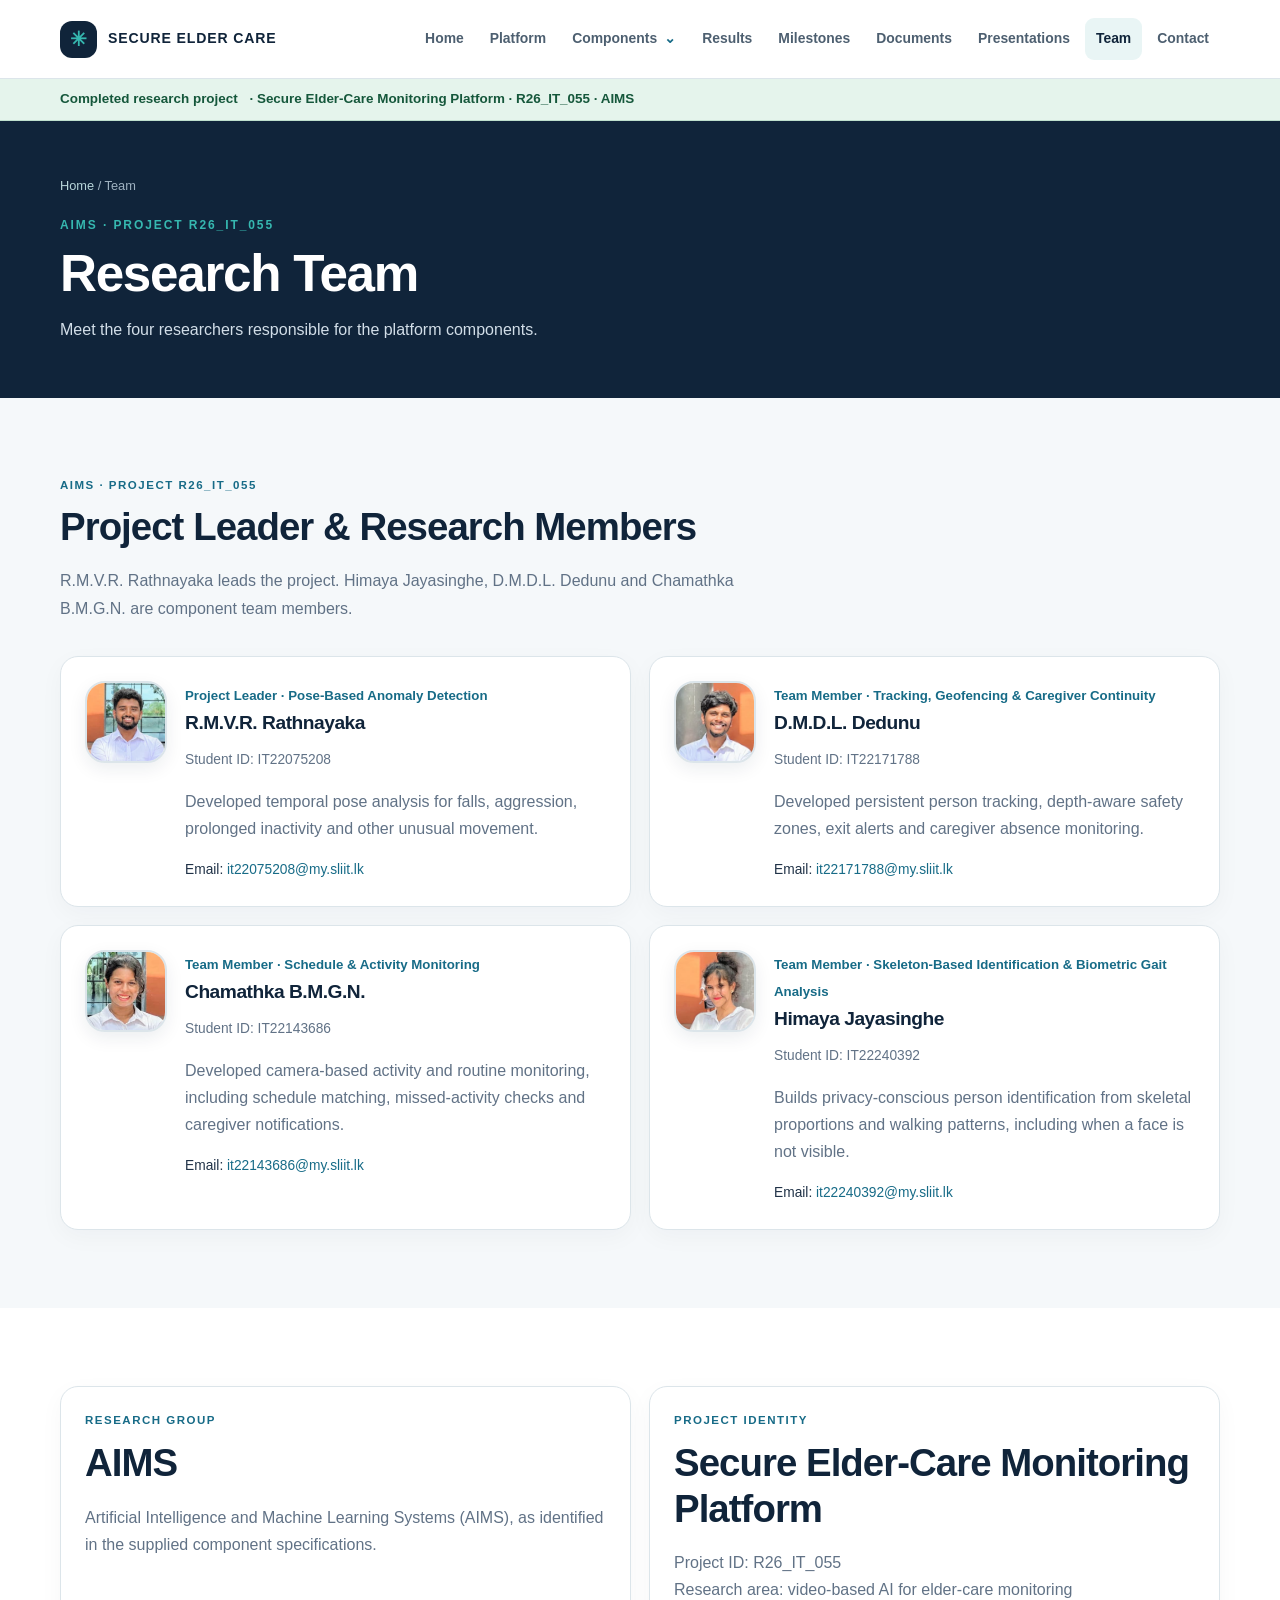
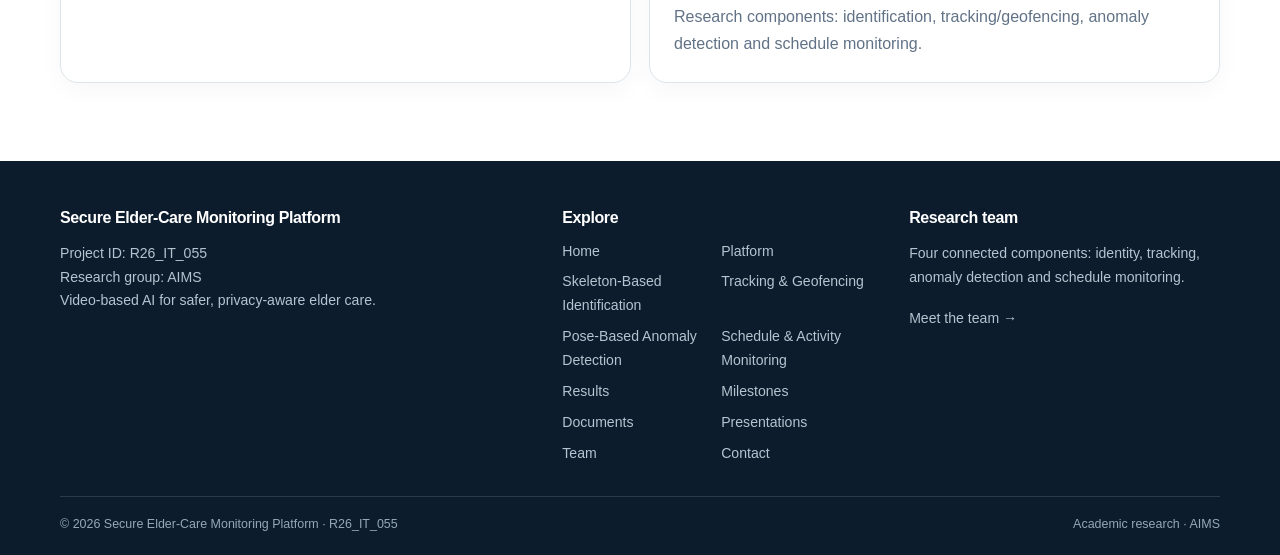
==== about.html @ 7d437f47 "Add research website" ====
<!doctype html><html lang="en"><head><meta charset="utf-8"><meta name="viewport" content="width=device-width, initial-scale=1"><meta name="description" content="Meet the four researchers and component owners of the Secure Elder-Care Monitoring Platform."><title>Research Team | Secure Elder-Care Monitoring</title><link rel="stylesheet" href="css/style.css"></head><body><header class="site-header"><div class="container nav-wrap"><a class="brand" href="index.html"><span class="brand-mark" aria-hidden="true">✳</span><span>SECURE ELDER CARE</span></a><input class="menu-toggle" type="checkbox" id="menu-toggle"><label class="menu-label" for="menu-toggle" aria-label="Toggle navigation">☰</label><nav class="navbar" aria-label="Main navigation"><a href="index.html">Home</a><a href="domain.html">Platform</a><details class="nav-dropdown"><summary>Components</summary><div class="dropdown-menu"><a href="skeleton-identification.html">Skeleton-Based Identification</a><a href="tracking-geofencing.html">Tracking & Geofencing</a><a href="anomaly-detection.html">Pose-Based Anomaly Detection</a><a href="schedule-monitoring.html">Schedule & Activity Monitoring</a></div></details><a href="results.html">Results</a><a href="milestones.html">Milestones</a><a href="documents.html">Documents</a><a href="presentations.html">Presentations</a><a href="about.html" aria-current="page">Team</a><a href="contact.html">Contact</a></nav></div></header><main><div class="completion-strip"><div class="container"><strong>Completed research project</strong> · Secure Elder-Care Monitoring Platform · R26_IT_055 · AIMS</div></div><section class="page-hero"><div class="container"><div class="crumb"><a href="index.html">Home</a> / Team</div><div class="eyebrow">AIMS · Project R26_IT_055</div><h1>Research Team</h1><p>Meet the four researchers responsible for the platform components.</p></div></section><section class="section"><div class="container"><div class="section-head"><div class="section-kicker">AIMS · Project R26_IT_055</div><h2>Project Leader & Research Members</h2><p>R.M.V.R. Rathnayaka leads the project. Himaya Jayasinghe, D.M.D.L. Dedunu and Chamathka B.M.G.N. are component team members.</p></div><div class="grid grid-2"><article class="card team-card"><img class="avatar-img" src="assets/rathnayaka.png" alt="R.M.V.R. Rathnayaka - Project Leader"><div><span class="role">Project Leader · Pose-Based Anomaly Detection</span><h3>R.M.V.R. Rathnayaka</h3><p class="muted small">Student ID: IT22075208</p><p class="muted">Developed temporal pose analysis for falls, aggression, prolonged inactivity and other unusual movement.</p><p class="small">Email: <a href="mailto:it22075208@my.sliit.lk">it22075208@my.sliit.lk</a></p></div></article><article class="card team-card"><img class="avatar-img" src="assets/dedunu.png" alt="D.M.D.L. Dedunu - Team Member"><div><span class="role">Team Member · Tracking, Geofencing & Caregiver Continuity</span><h3>D.M.D.L. Dedunu</h3><p class="muted small">Student ID: IT22171788</p><p class="muted">Developed persistent person tracking, depth-aware safety zones, exit alerts and caregiver absence monitoring.</p><p class="small">Email: <a href="mailto:it22171788@my.sliit.lk">it22171788@my.sliit.lk</a></p></div></article><article class="card team-card"><img class="avatar-img" src="assets/chamathka.png" alt="Chamathka B.M.G.N. - Team Member"><div><span class="role">Team Member · Schedule & Activity Monitoring</span><h3>Chamathka B.M.G.N.</h3><p class="muted small">Student ID: IT22143686</p><p class="muted">Developed camera-based activity and routine monitoring, including schedule matching, missed-activity checks and caregiver notifications.</p><p class="small">Email: <a href="mailto:it22143686@my.sliit.lk">it22143686@my.sliit.lk</a></p></div></article><article class="card team-card"><img class="avatar-img" src="assets/jayasinghe.png" alt="Himaya Jayasinghe - Team Member"><div><span class="role">Team Member · Skeleton-Based Identification & Biometric Gait Analysis</span><h3>Himaya Jayasinghe</h3><p class="muted small">Student ID: IT22240392</p><p class="muted">Builds privacy-conscious person identification from skeletal proportions and walking patterns, including when a face is not visible.</p><p class="small">Email: <a href="mailto:it22240392@my.sliit.lk">it22240392@my.sliit.lk</a></p></div></article></div></div></section><section class="section section-alt"><div class="container grid grid-2"><article class="card"><div class="section-kicker">Research group</div><h2>AIMS</h2><p class="muted">Artificial Intelligence and Machine Learning Systems (AIMS), as identified in the supplied component specifications.</p></article><article class="card"><div class="section-kicker">Project identity</div><h2>Secure Elder-Care Monitoring Platform</h2><p class="muted">Project ID: R26_IT_055<br>Research area: video-based AI for elder-care monitoring<br>Research components: identification, tracking/geofencing, anomaly detection and schedule monitoring.</p></article></div></section></main><footer class="footer"><div class="container"><div class="footer-grid"><div><h3>Secure Elder-Care Monitoring Platform</h3><p>Project ID: R26_IT_055<br>Research group: AIMS<br>Video-based AI for safer, privacy-aware elder care.</p></div><div><h3>Explore</h3><div class="footer-links"><a href="index.html">Home</a><a href="domain.html">Platform</a><a href="skeleton-identification.html">Skeleton-Based Identification</a><a href="tracking-geofencing.html">Tracking &amp; Geofencing</a><a href="anomaly-detection.html">Pose-Based Anomaly Detection</a><a href="schedule-monitoring.html">Schedule &amp; Activity Monitoring</a><a href="results.html">Results</a><a href="milestones.html">Milestones</a><a href="documents.html">Documents</a><a href="presentations.html">Presentations</a><a href="about.html">Team</a><a href="contact.html">Contact</a></div></div><div><h3>Research team</h3><p>Four connected components: identity, tracking, anomaly detection and schedule monitoring.</p><a href="about.html">Meet the team →</a></div></div><div class="footer-bottom"><span>© 2026 Secure Elder-Care Monitoring Platform · R26_IT_055</span><span>Academic research · AIMS</span></div></div></footer></body></html>
---- css/style.css ----
@charset "UTF-8";
:root{--navy:#10243a;--blue:#176b87;--teal:#36b8b0;--ink:#203247;--muted:#617286;--paper:#f5f8fa;--white:#fff;--line:#dce5ea;--pale:#e9f5f5;--radius:18px;--shadow:0 18px 45px rgba(16,36,58,.08);--max:1160px;--font:Inter,Arial,Helvetica,sans-serif}
*{box-sizing:border-box}html{scroll-behavior:smooth;scroll-padding-top:100px}body{margin:0;background:var(--paper);color:var(--ink);font-family:var(--font);font-size:16px;line-height:1.7}a{color:var(--blue);text-decoration:none}a:hover{text-decoration:underline}a:focus-visible,button:focus-visible,input:focus-visible,textarea:focus-visible,summary:focus-visible{outline:3px solid #f2ad55;outline-offset:3px}.container{width:min(var(--max),calc(100% - 44px));margin-inline:auto}.site-header{position:sticky;top:0;z-index:10;background:rgba(255,255,255,.96);border-bottom:1px solid var(--line);backdrop-filter:blur(12px)}.nav-wrap{min-height:78px;display:flex;align-items:center;justify-content:space-between;gap:24px}.brand{display:flex;align-items:center;gap:11px;color:var(--navy);font-weight:800;letter-spacing:.06em;font-size:.88rem;white-space:nowrap}.brand-mark{width:37px;height:37px;border-radius:12px;background:var(--navy);display:grid;place-items:center;color:var(--teal);font-size:1.25rem}.navbar{display:flex;align-items:center;gap:4px}.navbar a{padding:9px 11px;color:#4d5f70;font-size:.87rem;font-weight:650;border-radius:9px;white-space:nowrap}.navbar a:hover,.navbar a[aria-current=page]{background:var(--pale);color:var(--navy);text-decoration:none}.menu-toggle{display:none}.hero{position:relative;overflow:hidden;background:var(--navy);color:var(--white);padding:84px 0 78px}.hero:after{content:"";position:absolute;width:540px;height:540px;border:1px solid rgba(54,184,176,.18);border-radius:50%;right:-150px;top:-245px;box-shadow:0 0 0 55px rgba(54,184,176,.035),0 0 0 110px rgba(54,184,176,.025)}.hero-grid{display:grid;grid-template-columns:1.12fr .88fr;gap:56px;align-items:center;position:relative;z-index:1}.eyebrow{font-size:.75rem;text-transform:uppercase;letter-spacing:.16em;font-weight:800;color:var(--teal)}h1,h2,h3,h4{color:var(--navy);line-height:1.18;letter-spacing:-.025em}h1{font-size:clamp(2.6rem,5vw,4.6rem);color:#fff;margin:16px 0 18px;max-width:760px}h2{font-size:clamp(1.8rem,3vw,2.55rem);margin:0 0 18px}h3{font-size:1.2rem;margin:0 0 12px}h4{margin:0 0 8px}.hero p{color:#d1dce5;font-size:1.08rem;max-width:680px}.hero .lead{color:#fff;font-size:clamp(1.15rem,2.2vw,1.42rem);line-height:1.5}.hero-meta{display:flex;flex-wrap:wrap;gap:10px 22px;color:#c7d4df;font-size:.9rem;margin:22px 0}.hero-meta strong{color:#fff}.actions{display:flex;gap:12px;flex-wrap:wrap;margin-top:28px}.btn{display:inline-flex;align-items:center;justify-content:center;padding:12px 18px;border-radius:10px;font-weight:750;font-size:.92rem;transition:transform .2s,background .2s;border:1px solid transparent}.btn:hover{transform:translateY(-2px);text-decoration:none}.btn-primary{background:var(--teal);color:#082c3c}.btn-secondary{border-color:rgba(255,255,255,.4);color:#fff}.btn-light{background:#fff;color:var(--navy);border-color:var(--line)}.hero-visual{border:1px solid rgba(255,255,255,.15);border-radius:24px;background:rgba(255,255,255,.055);padding:26px;box-shadow:0 25px 70px rgba(0,0,0,.15)}.visual-label{font-size:.72rem;letter-spacing:.12em;text-transform:uppercase;color:#99c9cb;font-weight:800;margin-bottom:18px}.pipeline{display:grid;gap:10px}.pipe-node{display:flex;align-items:center;gap:14px;padding:13px 15px;background:rgba(255,255,255,.08);border:1px solid rgba(255,255,255,.1);border-radius:13px}.pipe-icon{width:35px;height:35px;border-radius:10px;background:rgba(54,184,176,.16);display:grid;place-items:center;color:var(--teal);font-weight:800}.pipe-node strong{display:block;color:#fff;font-size:.9rem}.pipe-node small{color:#b8c8d4}.pipe-arrow{text-align:center;color:var(--teal);line-height:1;font-size:1.3rem;height:8px}.hero-note{font-size:.76rem!important;color:#a8bac8!important;margin:15px 0 0!important}.section{padding:78px 0}.section-alt{background:#fff}.section-head{max-width:720px;margin-bottom:34px}.section-head p,.muted{color:var(--muted)}.section-kicker{color:var(--blue);text-transform:uppercase;letter-spacing:.13em;font-size:.72rem;font-weight:800;margin-bottom:10px}.grid{display:grid;gap:18px}.grid-2{grid-template-columns:repeat(2,minmax(0,1fr))}.grid-3{grid-template-columns:repeat(3,minmax(0,1fr))}.grid-4{grid-template-columns:repeat(4,minmax(0,1fr))}.card{height:100%;background:var(--white);border:1px solid var(--line);border-radius:var(--radius);padding:24px;box-shadow:0 7px 24px rgba(16,36,58,.035)}.card p:last-child{margin-bottom:0}.card-icon{width:44px;height:44px;display:grid;place-items:center;border-radius:13px;background:var(--pale);color:var(--blue);font-size:1.2rem;font-weight:800;margin-bottom:17px}.card-link{display:inline-block;margin-top:14px;font-weight:750;font-size:.88rem}.tag-row{display:flex;flex-wrap:wrap;gap:9px}.tag{display:inline-flex;padding:7px 11px;border-radius:99px;background:#e8f2f5;color:#28546a;font-weight:700;font-size:.82rem}.split{display:grid;grid-template-columns:1fr 1fr;gap:38px;align-items:center}.callout{background:var(--navy);color:#fff;border-radius:var(--radius);padding:28px}.callout h3{color:#fff}.callout p{color:#d0dce5}.mini-list{list-style:none;padding:0;margin:0;display:grid;gap:12px}.mini-list li{display:flex;gap:11px;align-items:flex-start}.mini-list li:before{content:"✓";flex:none;color:var(--blue);font-weight:900}.steps{display:grid;grid-template-columns:repeat(6,1fr);gap:10px;align-items:stretch}.step{position:relative;border:1px solid var(--line);background:#fff;border-radius:14px;padding:17px 14px;text-align:center;font-weight:750;color:var(--navy);font-size:.88rem}.step:not(:last-child):after{content:"→";position:absolute;right:-13px;top:50%;transform:translate(50%,-50%);z-index:1;color:var(--teal);font-size:1.2rem}.status{display:inline-flex;align-items:center;gap:7px;border-radius:99px;padding:5px 10px;font-size:.73rem;font-weight:800;white-space:nowrap}.status:before{content:"";width:7px;height:7px;border-radius:50%;background:currentColor}.status-completed{color:#16724f;background:#e4f4eb}.status-progress{color:#91600b;background:#fff2d8}.status-upcoming{color:#57677a;background:#edf1f5}.timeline{display:grid;gap:0;position:relative}.timeline-item{display:grid;grid-template-columns:160px 24px 1fr;gap:16px;padding-bottom:24px}.timeline-status{padding-top:4px}.timeline-line{position:relative;display:flex;justify-content:center}.timeline-line:before{content:"";position:absolute;top:12px;bottom:-26px;width:2px;background:var(--line)}.timeline-item:last-child .timeline-line:before{display:none}.timeline-line:after{content:"";position:relative;width:12px;height:12px;border-radius:50%;background:var(--teal);border:3px solid #dff2f0;z-index:1}.timeline-content{background:#fff;border:1px solid var(--line);border-radius:14px;padding:17px 20px}.timeline-content p{margin:6px 0 0;color:var(--muted)}.arch{max-width:720px;margin:auto;display:grid;justify-items:center;gap:8px}.arch-block{width:min(100%,560px);background:#fff;border:1px solid var(--line);border-left:4px solid var(--blue);border-radius:12px;padding:15px 19px;box-shadow:0 5px 18px rgba(16,36,58,.04)}.arch-block strong{display:block;color:var(--navy)}.arch-block span{font-size:.85rem;color:var(--muted)}.arch-arrow{color:var(--teal);font-size:1.4rem;line-height:1}.subpipeline{display:flex;flex-wrap:wrap;align-items:center;justify-content:center;gap:8px;margin:14px 0}.subpipeline span{background:#eaf4f5;border-radius:8px;padding:8px 10px;font-size:.8rem;font-weight:750;color:#28546a}.subpipeline b{color:var(--teal)}.page-hero{background:var(--navy);padding:54px 0;color:#d2dee8}.page-hero h1{font-size:clamp(2.2rem,4vw,3.35rem);margin:9px 0 12px}.page-hero p{max-width:750px;margin:0}.crumb{font-size:.8rem;color:#9fb2c1}.crumb a{color:#b8d6da}.notice{background:#fff8e8;border:1px solid #f0ddb0;border-radius:12px;padding:15px 17px;color:#674d19}.placeholder{color:#526579;background:#f1f4f6;border:1px dashed #aab8c3;border-radius:8px;padding:2px 7px;font-size:.9em}.document-card,.presentation-card{display:flex;flex-direction:column;min-height:220px}.card-top{display:flex;justify-content:space-between;align-items:flex-start;gap:12px}.card-actions{margin-top:auto;padding-top:18px}.disabled-link{color:#687888;font-weight:750;font-size:.88rem}.milestone-meta{display:flex;gap:18px;flex-wrap:wrap;color:var(--muted);font-size:.84rem;margin-top:12px}.team-card{display:flex;gap:18px;align-items:flex-start}.avatar{width:68px;height:68px;flex:none;border-radius:20px;background:var(--navy);color:var(--teal);display:grid;place-items:center;font-weight:850;font-size:1.15rem}.role{color:var(--blue);font-size:.83rem;font-weight:800}.form-grid{display:grid;grid-template-columns:1fr 1fr;gap:16px}.field{display:grid;gap:7px}.field-full{grid-column:1/-1}.field label{font-size:.86rem;font-weight:750;color:var(--navy)}.field input,.field textarea{width:100%;border:1px solid #cbd7df;border-radius:10px;padding:12px 13px;font:inherit;background:#fff;color:var(--ink)}.field textarea{min-height:125px;resize:vertical}.static-form{opacity:.78}.footer{background:#0c1c2d;color:#c8d4dd;padding:48px 0 20px}.footer-grid{display:grid;grid-template-columns:1.5fr 1fr 1fr;gap:36px}.footer h3{font-size:1rem;color:#fff}.footer p,.footer a{color:#b5c4cf;font-size:.88rem}.footer-links{display:grid;grid-template-columns:1fr 1fr;gap:7px}.footer-bottom{border-top:1px solid rgba(255,255,255,.13);margin-top:30px;padding-top:17px;display:flex;justify-content:space-between;gap:12px;flex-wrap:wrap;color:#94a8b8;font-size:.78rem}.inline-link{font-weight:750}.spacer{height:12px}.center{text-align:center}.center .section-head{margin-inline:auto}.objective{display:flex;gap:14px}.number{width:34px;height:34px;flex:none;border-radius:10px;background:var(--navy);color:var(--teal);display:grid;place-items:center;font-weight:800}.small{font-size:.86rem}.tech-note{border-left:3px solid var(--teal);padding:12px 16px;background:#f1f8f8;color:#496371;border-radius:0 10px 10px 0}
.menu-label{display:none}
@media(max-width:1050px){.nav-wrap{position:relative;flex-wrap:wrap}.menu-toggle{display:block;position:absolute;opacity:0;pointer-events:none}.menu-label{display:flex;align-items:center;justify-content:center;width:42px;height:42px;border:1px solid var(--line);border-radius:10px;color:var(--navy);font-size:1.25rem;cursor:pointer}.navbar{display:none;order:3;width:100%;padding:0 0 14px;flex-direction:column;align-items:stretch}.navbar a{font-size:.92rem;padding:10px 12px}.menu-toggle:checked~.navbar{display:flex}.navbar a{padding:8px 7px;font-size:.79rem}.grid-4{grid-template-columns:repeat(2,minmax(0,1fr))}.steps{grid-template-columns:repeat(3,1fr)}.step:nth-child(3):after{display:none}}
@media(max-width:800px){.menu-toggle{display:block;position:absolute;opacity:0;pointer-events:none}.menu-label{display:flex;align-items:center;justify-content:center;width:42px;height:42px;border:1px solid var(--line);border-radius:10px;color:var(--navy);font-size:1.25rem;cursor:pointer}.nav-wrap{position:relative;flex-wrap:wrap}.navbar{display:none;order:3;width:100%;padding:0 0 14px;flex-direction:column;align-items:stretch}.navbar a{font-size:.92rem;padding:10px 12px}.menu-toggle:checked~.navbar{display:flex}.hero{padding:64px 0}.hero-grid,.split{grid-template-columns:1fr;gap:32px}.hero-visual{max-width:600px}.grid-3{grid-template-columns:repeat(2,minmax(0,1fr))}.footer-grid{grid-template-columns:1fr 1fr}.footer-grid>div:first-child{grid-column:1/-1}.timeline-item{grid-template-columns:125px 20px 1fr}}
@media(max-width:576px){body{font-size:15px}.container{width:min(var(--max),calc(100% - 30px))}.section{padding:58px 0}.hero{padding:52px 0}.hero-visual{padding:18px}.grid-2,.grid-3,.grid-4{grid-template-columns:1fr}.steps{grid-template-columns:1fr}.step:not(:last-child):after{content:"↓";right:50%;top:auto;bottom:-19px;transform:translateX(50%)}.timeline-item{grid-template-columns:1fr 18px;gap:10px}.timeline-status{grid-column:1;grid-row:1}.timeline-line{grid-column:2;grid-row:1/3}.timeline-content{grid-column:1;grid-row:2}.form-grid{grid-template-columns:1fr}.field-full{grid-column:auto}.footer-grid{grid-template-columns:1fr}.footer-grid>div:first-child{grid-column:auto}.team-card{flex-direction:column}.milestone-meta{gap:8px 14px}.actions .btn{width:100%}}
@media(prefers-reduced-motion:reduce){html{scroll-behavior:auto}*,*:before,*:after{transition:none!important}}
.status-pending{color:#665b4e;background:#f3f0eb}
.completion-strip{background:#e5f4ec;border-bottom:1px solid #bfdfcd;color:#15573b;padding:9px 0;font-size:.84rem;font-weight:750}.completion-strip strong{margin-right:8px}.model-flow{display:flex;flex-wrap:wrap;align-items:center;gap:9px}.model-flow span{padding:9px 12px;background:#eaf4f5;border:1px solid #d2e7e8;border-radius:9px;color:#28546a;font-size:.85rem;font-weight:750}.model-flow b{color:var(--blue)}.metric{font-size:2rem;font-weight:850;letter-spacing:-.04em;color:var(--navy);line-height:1.1}.metric-label{font-size:.9rem;color:var(--muted);margin-top:8px}.table-wrap{overflow-x:auto;border:1px solid var(--line);border-radius:14px;background:#fff}table{width:100%;border-collapse:collapse;text-align:left;min-width:550px}th,td{padding:14px 16px;border-bottom:1px solid var(--line)}th{background:#f0f6f7;color:var(--navy);font-size:.84rem}td{color:var(--muted);font-size:.9rem}tr:last-child td{border-bottom:0}.subtle{font-size:.82rem;color:var(--muted)}

/* Research team and component detail refinements */
.card .status{margin-top:12px}.card .card-top .card-icon{margin:0}.page-hero .eyebrow{margin-top:18px}.section-head .section-kicker{margin-bottom:9px}.team-card h3{margin-top:4px}.team-card .small a{overflow-wrap:anywhere}

.avatar-img{width:82px;height:82px;flex:none;border-radius:20px;object-fit:cover;object-position:center top;border:2px solid var(--line);box-shadow:0 6px 18px rgba(16,36,58,.08);transition:transform .2s ease,border-color .2s ease}
.team-card:hover .avatar-img{transform:scale(1.04)}
.researcher-badge{display:inline-flex;align-items:center;gap:14px;padding:10px 16px;background:#fff;border:1px solid var(--line);border-radius:14px;margin-bottom:18px;box-shadow:0 4px 14px rgba(16,36,58,.04)}
.researcher-thumb{width:52px;height:52px;border-radius:14px;object-fit:cover;object-position:center top;border:2px solid var(--teal)}

.nav-dropdown{position:relative;color:#4d5f70;font-size:.87rem;font-weight:650}
.nav-dropdown>summary{list-style:none;cursor:pointer;padding:9px 11px;border-radius:9px;white-space:nowrap}
.nav-dropdown>summary::-webkit-details-marker{display:none}
.nav-dropdown>summary::after{content:"⌄";margin-left:7px;color:var(--blue)}
.nav-dropdown>summary:hover,.nav-dropdown.is-active>summary,.nav-dropdown[open]>summary{background:var(--pale);color:var(--navy)}
.dropdown-menu{display:none;position:absolute;top:calc(100% + 6px);left:0;z-index:20;min-width:270px;padding:8px;background:#fff;border:1px solid var(--line);border-radius:13px;box-shadow:var(--shadow)}
.nav-dropdown[open] .dropdown-menu{display:grid}
.dropdown-menu a{display:block;padding:10px 12px;border-radius:8px;color:#4d5f70;font-size:.86rem;font-weight:650}
.dropdown-menu a:hover,.dropdown-menu a[aria-current=page]{background:var(--pale);color:var(--navy);text-decoration:none}
@media(max-width:1050px){.nav-dropdown{width:100%}.nav-dropdown>summary{padding:9px 12px}.dropdown-menu{position:static;min-width:0;margin:4px 0 6px 12px;box-shadow:none;background:#f8fbfc}.dropdown-menu a{font-size:.92rem;padding:10px 12px}}

.assessment-picker{max-width:560px;display:grid;gap:8px;margin-bottom:18px}.assessment-picker label{font-weight:800;color:var(--navy)}.assessment-picker select{width:100%;padding:13px 42px 13px 14px;border:1px solid #bdcbd4;border-radius:10px;background:#fff;color:var(--ink);font:inherit;font-weight:700;cursor:pointer}.assessment-details{max-width:820px}.assessment-panel{margin-bottom:18px}.assessment-facts{display:grid;grid-template-columns:repeat(2,minmax(0,1fr));gap:12px;margin:20px 0}.assessment-facts div{padding:13px 15px;background:#f2f7f8;border-radius:10px}.assessment-facts dt{font-size:.75rem;text-transform:uppercase;letter-spacing:.08em;font-weight:800;color:var(--blue)}.assessment-facts dd{margin:5px 0 0;color:var(--navy);font-weight:750}.assessment-feedback{padding:15px 17px;border-left:4px solid var(--teal);border-radius:0 10px 10px 0;background:#f0f8f7}.assessment-feedback p{margin:5px 0;color:var(--ink)}.assessment-feedback small{color:var(--muted)}[hidden]{display:none!important}@media(max-width:576px){.assessment-facts{grid-template-columns:1fr}}
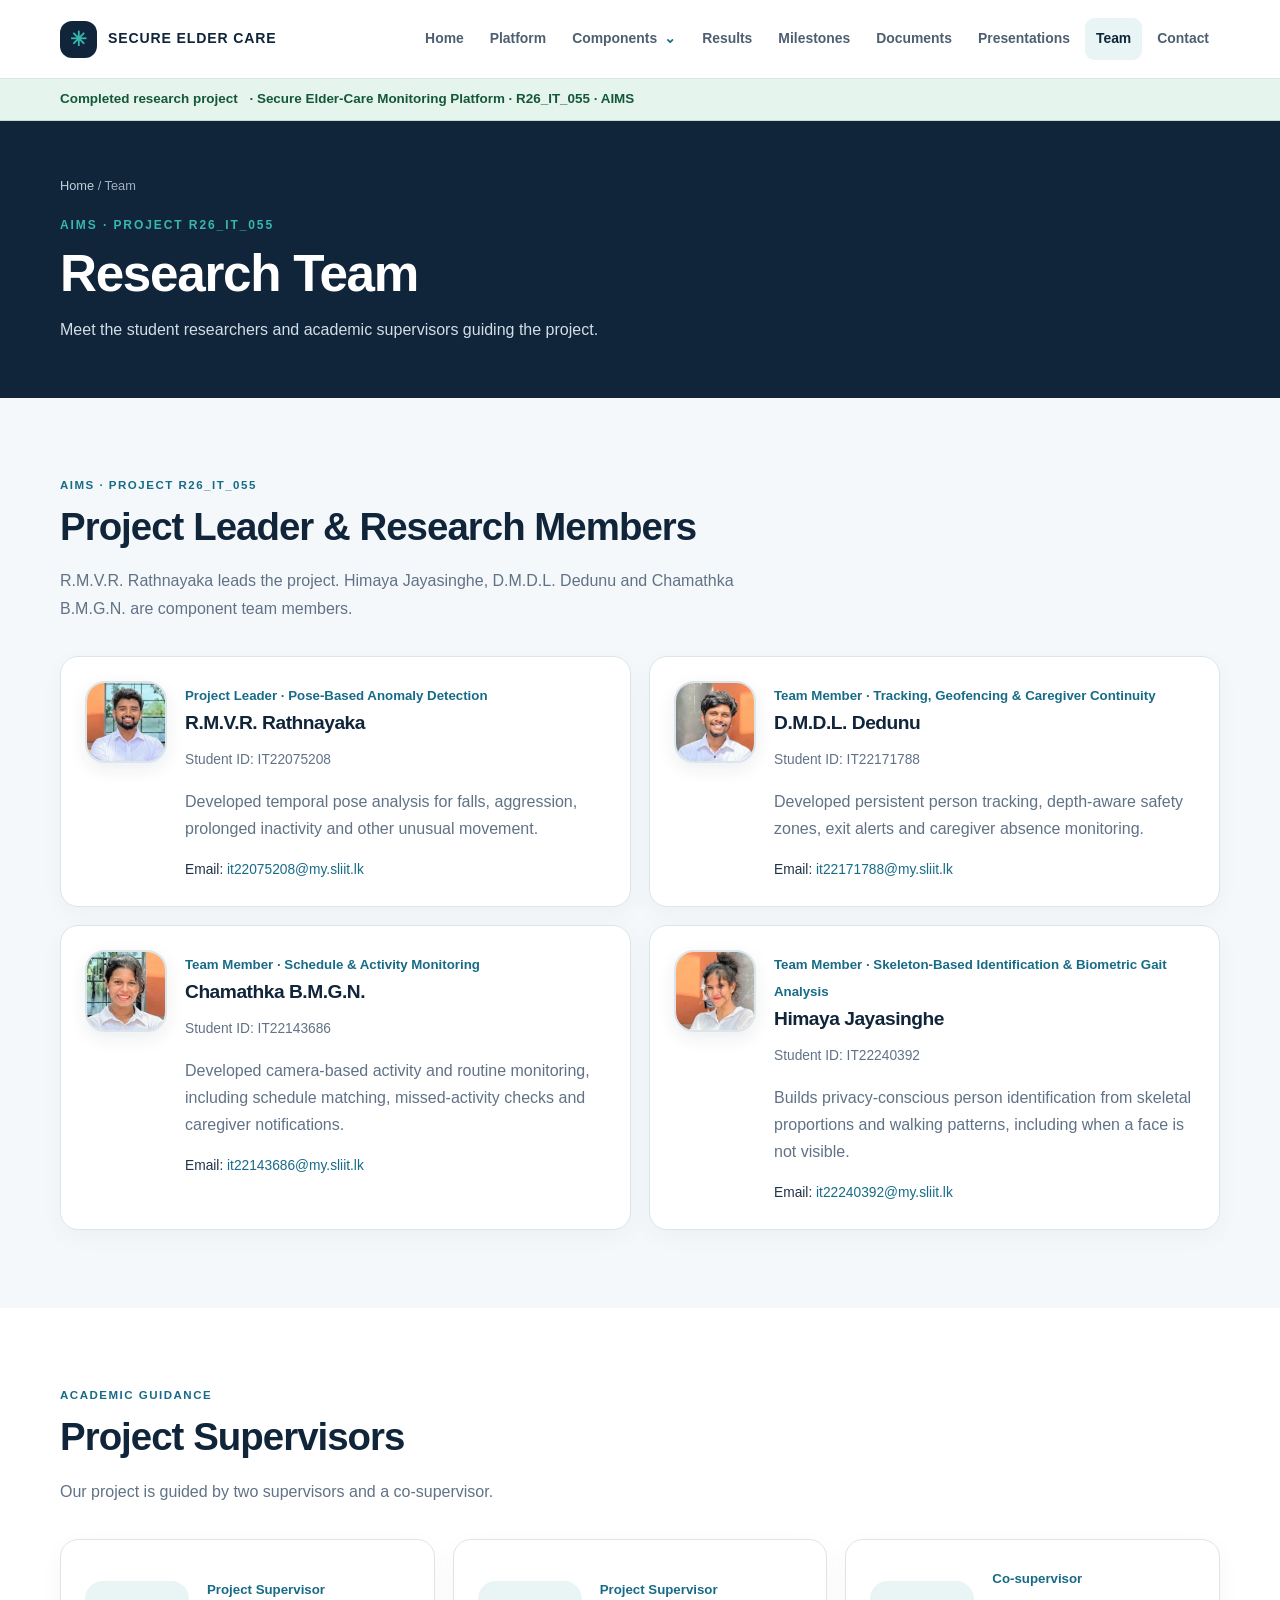
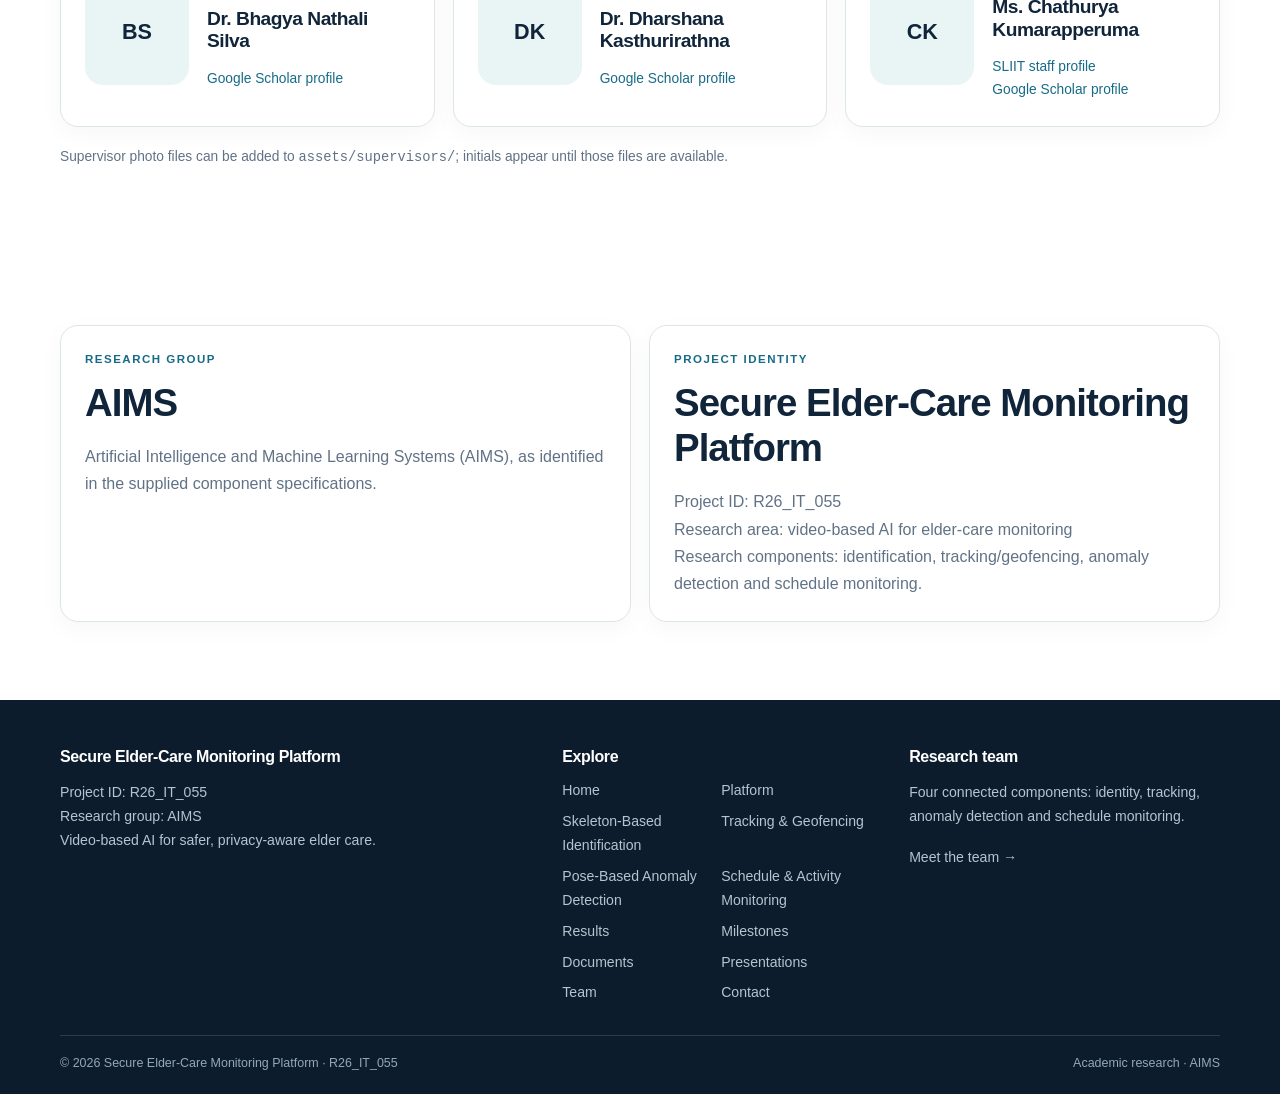
==== commit 59700ce4: "Update about and contact pages to include academic supervisors and enhance descriptions" ====
--- a/about.html
+++ b/about.html
@@ -1 +1,5 @@
-<!doctype html><html lang="en"><head><meta charset="utf-8"><meta name="viewport" content="width=device-width, initial-scale=1"><meta name="description" content="Meet the four researchers and component owners of the Secure Elder-Care Monitoring Platform."><title>Research Team | Secure Elder-Care Monitoring</title><link rel="stylesheet" href="css/style.css"></head><body><header class="site-header"><div class="container nav-wrap"><a class="brand" href="index.html"><span class="brand-mark" aria-hidden="true">✳</span><span>SECURE ELDER CARE</span></a><input class="menu-toggle" type="checkbox" id="menu-toggle"><label class="menu-label" for="menu-toggle" aria-label="Toggle navigation">☰</label><nav class="navbar" aria-label="Main navigation"><a href="index.html">Home</a><a href="domain.html">Platform</a><details class="nav-dropdown"><summary>Components</summary><div class="dropdown-menu"><a href="skeleton-identification.html">Skeleton-Based Identification</a><a href="tracking-geofencing.html">Tracking & Geofencing</a><a href="anomaly-detection.html">Pose-Based Anomaly Detection</a><a href="schedule-monitoring.html">Schedule & Activity Monitoring</a></div></details><a href="results.html">Results</a><a href="milestones.html">Milestones</a><a href="documents.html">Documents</a><a href="presentations.html">Presentations</a><a href="about.html" aria-current="page">Team</a><a href="contact.html">Contact</a></nav></div></header><main><div class="completion-strip"><div class="container"><strong>Completed research project</strong> · Secure Elder-Care Monitoring Platform · R26_IT_055 · AIMS</div></div><section class="page-hero"><div class="container"><div class="crumb"><a href="index.html">Home</a> / Team</div><div class="eyebrow">AIMS · Project R26_IT_055</div><h1>Research Team</h1><p>Meet the four researchers responsible for the platform components.</p></div></section><section class="section"><div class="container"><div class="section-head"><div class="section-kicker">AIMS · Project R26_IT_055</div><h2>Project Leader & Research Members</h2><p>R.M.V.R. Rathnayaka leads the project. Himaya Jayasinghe, D.M.D.L. Dedunu and Chamathka B.M.G.N. are component team members.</p></div><div class="grid grid-2"><article class="card team-card"><img class="avatar-img" src="assets/rathnayaka.png" alt="R.M.V.R. Rathnayaka - Project Leader"><div><span class="role">Project Leader · Pose-Based Anomaly Detection</span><h3>R.M.V.R. Rathnayaka</h3><p class="muted small">Student ID: IT22075208</p><p class="muted">Developed temporal pose analysis for falls, aggression, prolonged inactivity and other unusual movement.</p><p class="small">Email: <a href="mailto:it22075208@my.sliit.lk">it22075208@my.sliit.lk</a></p></div></article><article class="card team-card"><img class="avatar-img" src="assets/dedunu.png" alt="D.M.D.L. Dedunu - Team Member"><div><span class="role">Team Member · Tracking, Geofencing & Caregiver Continuity</span><h3>D.M.D.L. Dedunu</h3><p class="muted small">Student ID: IT22171788</p><p class="muted">Developed persistent person tracking, depth-aware safety zones, exit alerts and caregiver absence monitoring.</p><p class="small">Email: <a href="mailto:it22171788@my.sliit.lk">it22171788@my.sliit.lk</a></p></div></article><article class="card team-card"><img class="avatar-img" src="assets/chamathka.png" alt="Chamathka B.M.G.N. - Team Member"><div><span class="role">Team Member · Schedule & Activity Monitoring</span><h3>Chamathka B.M.G.N.</h3><p class="muted small">Student ID: IT22143686</p><p class="muted">Developed camera-based activity and routine monitoring, including schedule matching, missed-activity checks and caregiver notifications.</p><p class="small">Email: <a href="mailto:it22143686@my.sliit.lk">it22143686@my.sliit.lk</a></p></div></article><article class="card team-card"><img class="avatar-img" src="assets/jayasinghe.png" alt="Himaya Jayasinghe - Team Member"><div><span class="role">Team Member · Skeleton-Based Identification & Biometric Gait Analysis</span><h3>Himaya Jayasinghe</h3><p class="muted small">Student ID: IT22240392</p><p class="muted">Builds privacy-conscious person identification from skeletal proportions and walking patterns, including when a face is not visible.</p><p class="small">Email: <a href="mailto:it22240392@my.sliit.lk">it22240392@my.sliit.lk</a></p></div></article></div></div></section><section class="section section-alt"><div class="container grid grid-2"><article class="card"><div class="section-kicker">Research group</div><h2>AIMS</h2><p class="muted">Artificial Intelligence and Machine Learning Systems (AIMS), as identified in the supplied component specifications.</p></article><article class="card"><div class="section-kicker">Project identity</div><h2>Secure Elder-Care Monitoring Platform</h2><p class="muted">Project ID: R26_IT_055<br>Research area: video-based AI for elder-care monitoring<br>Research components: identification, tracking/geofencing, anomaly detection and schedule monitoring.</p></article></div></section></main><footer class="footer"><div class="container"><div class="footer-grid"><div><h3>Secure Elder-Care Monitoring Platform</h3><p>Project ID: R26_IT_055<br>Research group: AIMS<br>Video-based AI for safer, privacy-aware elder care.</p></div><div><h3>Explore</h3><div class="footer-links"><a href="index.html">Home</a><a href="domain.html">Platform</a><a href="skeleton-identification.html">Skeleton-Based Identification</a><a href="tracking-geofencing.html">Tracking &amp; Geofencing</a><a href="anomaly-detection.html">Pose-Based Anomaly Detection</a><a href="schedule-monitoring.html">Schedule &amp; Activity Monitoring</a><a href="results.html">Results</a><a href="milestones.html">Milestones</a><a href="documents.html">Documents</a><a href="presentations.html">Presentations</a><a href="about.html">Team</a><a href="contact.html">Contact</a></div></div><div><h3>Research team</h3><p>Four connected components: identity, tracking, anomaly detection and schedule monitoring.</p><a href="about.html">Meet the team →</a></div></div><div class="footer-bottom"><span>© 2026 Secure Elder-Care Monitoring Platform · R26_IT_055</span><span>Academic research · AIMS</span></div></div></footer></body></html>+<!doctype html><html lang="en"><head><meta charset="utf-8"><meta name="viewport" content="width=device-width, initial-scale=1"><meta name="description" content="Meet the student researchers and academic supervisors of the Secure Elder-Care Monitoring Platform."><title>Research Team | Secure Elder-Care Monitoring</title><link rel="stylesheet" href="css/style.css"></head><body><header class="site-header"><div class="container nav-wrap"><a class="brand" href="index.html"><span class="brand-mark" aria-hidden="true">✳</span><span>SECURE ELDER CARE</span></a><input class="menu-toggle" type="checkbox" id="menu-toggle"><label class="menu-label" for="menu-toggle" aria-label="Toggle navigation">☰</label><nav class="navbar" aria-label="Main navigation"><a href="index.html">Home</a><a href="domain.html">Platform</a><details class="nav-dropdown"><summary>Components</summary><div class="dropdown-menu"><a href="skeleton-identification.html">Skeleton-Based Identification</a><a href="tracking-geofencing.html">Tracking & Geofencing</a><a href="anomaly-detection.html">Pose-Based Anomaly Detection</a><a href="schedule-monitoring.html">Schedule & Activity Monitoring</a></div></details><a href="results.html">Results</a><a href="milestones.html">Milestones</a><a href="documents.html">Documents</a><a href="presentations.html">Presentations</a><a href="about.html" aria-current="page">Team</a><a href="contact.html">Contact</a></nav></div></header><main><div class="completion-strip"><div class="container"><strong>Completed research project</strong> · Secure Elder-Care Monitoring Platform · R26_IT_055 · AIMS</div></div><section class="page-hero"><div class="container"><div class="crumb"><a href="index.html">Home</a> / Team</div><div class="eyebrow">AIMS · Project R26_IT_055</div><h1>Research Team</h1><p>Meet the student researchers and academic supervisors guiding the project.</p></div></section><section class="section"><div class="container"><div class="section-head"><div class="section-kicker">AIMS · Project R26_IT_055</div><h2>Project Leader & Research Members</h2><p>R.M.V.R. Rathnayaka leads the project. Himaya Jayasinghe, D.M.D.L. Dedunu and Chamathka B.M.G.N. are component team members.</p></div><div class="grid grid-2"><article class="card team-card"><img class="avatar-img" src="assets/rathnayaka.png" alt="R.M.V.R. Rathnayaka - Project Leader"><div><span class="role">Project Leader · Pose-Based Anomaly Detection</span><h3>R.M.V.R. Rathnayaka</h3><p class="muted small">Student ID: IT22075208</p><p class="muted">Developed temporal pose analysis for falls, aggression, prolonged inactivity and other unusual movement.</p><p class="small">Email: <a href="mailto:it22075208@my.sliit.lk">it22075208@my.sliit.lk</a></p></div></article><article class="card team-card"><img class="avatar-img" src="assets/dedunu.png" alt="D.M.D.L. Dedunu - Team Member"><div><span class="role">Team Member · Tracking, Geofencing & Caregiver Continuity</span><h3>D.M.D.L. Dedunu</h3><p class="muted small">Student ID: IT22171788</p><p class="muted">Developed persistent person tracking, depth-aware safety zones, exit alerts and caregiver absence monitoring.</p><p class="small">Email: <a href="mailto:it22171788@my.sliit.lk">it22171788@my.sliit.lk</a></p></div></article><article class="card team-card"><img class="avatar-img" src="assets/chamathka.png" alt="Chamathka B.M.G.N. - Team Member"><div><span class="role">Team Member · Schedule & Activity Monitoring</span><h3>Chamathka B.M.G.N.</h3><p class="muted small">Student ID: IT22143686</p><p class="muted">Developed camera-based activity and routine monitoring, including schedule matching, missed-activity checks and caregiver notifications.</p><p class="small">Email: <a href="mailto:it22143686@my.sliit.lk">it22143686@my.sliit.lk</a></p></div></article><article class="card team-card"><img class="avatar-img" src="assets/jayasinghe.png" alt="Himaya Jayasinghe - Team Member"><div><span class="role">Team Member · Skeleton-Based Identification & Biometric Gait Analysis</span><h3>Himaya Jayasinghe</h3><p class="muted small">Student ID: IT22240392</p><p class="muted">Builds privacy-conscious person identification from skeletal proportions and walking patterns, including when a face is not visible.</p><p class="small">Email: <a href="mailto:it22240392@my.sliit.lk">it22240392@my.sliit.lk</a></p></div></article></div></div></section><section class="section section-alt"><div class="container"><div class="section-head"><div class="section-kicker">Academic guidance</div><h2>Project Supervisors</h2><p>Our project is guided by two supervisors and a co-supervisor.</p></div><div class="grid grid-3 supervisor-grid">
+<article class="card supervisor-card"><div class="supervisor-photo"><img src="assets/supervisors/bhagya-nathali-silva.jpg" alt="Dr. Bhagya Nathali Silva" onerror="this.hidden=true"><span aria-hidden="true">BS</span></div><div><span class="role">Project Supervisor</span><h3>Dr. Bhagya Nathali Silva</h3><p class="small"><a href="https://scholar.google.com/citations?user=G5HO4osAAAAJ&amp;hl=en" target="_blank" rel="noopener noreferrer">Google Scholar profile</a></p></div></article>
+<article class="card supervisor-card"><div class="supervisor-photo"><img src="assets/supervisors/dharshana-kasthurirathna.jpg" alt="Dr. Dharshana Kasthurirathna" onerror="this.hidden=true"><span aria-hidden="true">DK</span></div><div><span class="role">Project Supervisor</span><h3>Dr. Dharshana Kasthurirathna</h3><p class="small"><a href="https://scholar.google.com/citations?user=yXNciNUAAAAJ&amp;hl=en" target="_blank" rel="noopener noreferrer">Google Scholar profile</a></p></div></article>
+<article class="card supervisor-card"><div class="supervisor-photo"><img src="assets/supervisors/chathurya-kumarapperuma.jpg" alt="Ms. Chathurya Kumarapperuma" onerror="this.hidden=true"><span aria-hidden="true">CK</span></div><div><span class="role">Co-supervisor</span><h3>Ms. Chathurya Kumarapperuma</h3><p class="small"><a href="https://www.sliit.lk/academic/academic-staff/chathurya.k" target="_blank" rel="noopener noreferrer">SLIIT staff profile</a><br><a href="https://scholar.google.com/citations?user=RdPqC94AAAAJ&amp;hl=en" target="_blank" rel="noopener noreferrer">Google Scholar profile</a></p></div></article>
+</div><p class="muted small supervisor-image-note">Supervisor photo files can be added to <code>assets/supervisors/</code>; initials appear until those files are available.</p></div></section><section class="section section-alt"><div class="container grid grid-2"><article class="card"><div class="section-kicker">Research group</div><h2>AIMS</h2><p class="muted">Artificial Intelligence and Machine Learning Systems (AIMS), as identified in the supplied component specifications.</p></article><article class="card"><div class="section-kicker">Project identity</div><h2>Secure Elder-Care Monitoring Platform</h2><p class="muted">Project ID: R26_IT_055<br>Research area: video-based AI for elder-care monitoring<br>Research components: identification, tracking/geofencing, anomaly detection and schedule monitoring.</p></article></div></section></main><footer class="footer"><div class="container"><div class="footer-grid"><div><h3>Secure Elder-Care Monitoring Platform</h3><p>Project ID: R26_IT_055<br>Research group: AIMS<br>Video-based AI for safer, privacy-aware elder care.</p></div><div><h3>Explore</h3><div class="footer-links"><a href="index.html">Home</a><a href="domain.html">Platform</a><a href="skeleton-identification.html">Skeleton-Based Identification</a><a href="tracking-geofencing.html">Tracking &amp; Geofencing</a><a href="anomaly-detection.html">Pose-Based Anomaly Detection</a><a href="schedule-monitoring.html">Schedule &amp; Activity Monitoring</a><a href="results.html">Results</a><a href="milestones.html">Milestones</a><a href="documents.html">Documents</a><a href="presentations.html">Presentations</a><a href="about.html">Team</a><a href="contact.html">Contact</a></div></div><div><h3>Research team</h3><p>Four connected components: identity, tracking, anomaly detection and schedule monitoring.</p><a href="about.html">Meet the team →</a></div></div><div class="footer-bottom"><span>© 2026 Secure Elder-Care Monitoring Platform · R26_IT_055</span><span>Academic research · AIMS</span></div></div></footer></body></html>
--- a/css/style.css
+++ b/css/style.css
@@ -29,3 +29,7 @@
 @media(max-width:1050px){.nav-dropdown{width:100%}.nav-dropdown>summary{padding:9px 12px}.dropdown-menu{position:static;min-width:0;margin:4px 0 6px 12px;box-shadow:none;background:#f8fbfc}.dropdown-menu a{font-size:.92rem;padding:10px 12px}}
 
 .assessment-picker{max-width:560px;display:grid;gap:8px;margin-bottom:18px}.assessment-picker label{font-weight:800;color:var(--navy)}.assessment-picker select{width:100%;padding:13px 42px 13px 14px;border:1px solid #bdcbd4;border-radius:10px;background:#fff;color:var(--ink);font:inherit;font-weight:700;cursor:pointer}.assessment-details{max-width:820px}.assessment-panel{margin-bottom:18px}.assessment-facts{display:grid;grid-template-columns:repeat(2,minmax(0,1fr));gap:12px;margin:20px 0}.assessment-facts div{padding:13px 15px;background:#f2f7f8;border-radius:10px}.assessment-facts dt{font-size:.75rem;text-transform:uppercase;letter-spacing:.08em;font-weight:800;color:var(--blue)}.assessment-facts dd{margin:5px 0 0;color:var(--navy);font-weight:750}.assessment-feedback{padding:15px 17px;border-left:4px solid var(--teal);border-radius:0 10px 10px 0;background:#f0f8f7}.assessment-feedback p{margin:5px 0;color:var(--ink)}.assessment-feedback small{color:var(--muted)}[hidden]{display:none!important}@media(max-width:576px){.assessment-facts{grid-template-columns:1fr}}
+
+/* Supervisor profiles and contact form */
+.supervisor-grid{align-items:stretch}.supervisor-card{display:flex;align-items:center;gap:18px}.supervisor-card h3{margin:5px 0 8px}.supervisor-photo{position:relative;width:104px;height:104px;flex:none;display:grid;place-items:center;overflow:hidden;border-radius:18px;background:var(--pale);color:var(--navy);font-size:1.35rem;font-weight:850}.supervisor-photo img{position:absolute;inset:0;width:100%;height:100%;object-fit:cover;object-position:center top}.supervisor-photo img:not([hidden])+span{display:none}.supervisor-image-note{margin:18px 0 0}.contact-form-card{max-width:820px}.contact-form-card .form-grid{gap:18px}.contact-form-card button:disabled{opacity:.65;cursor:wait}.form-status{min-height:1.5em;margin:12px 0 0;font-weight:700}.form-status.success{color:#16724f}.form-status.error{color:#a33333}.honeypot{position:absolute!important;left:-10000px!important;width:1px;height:1px;overflow:hidden}
+@media(max-width:700px){.supervisor-grid{grid-template-columns:1fr}.supervisor-card{align-items:flex-start}.supervisor-photo{width:88px;height:88px}}
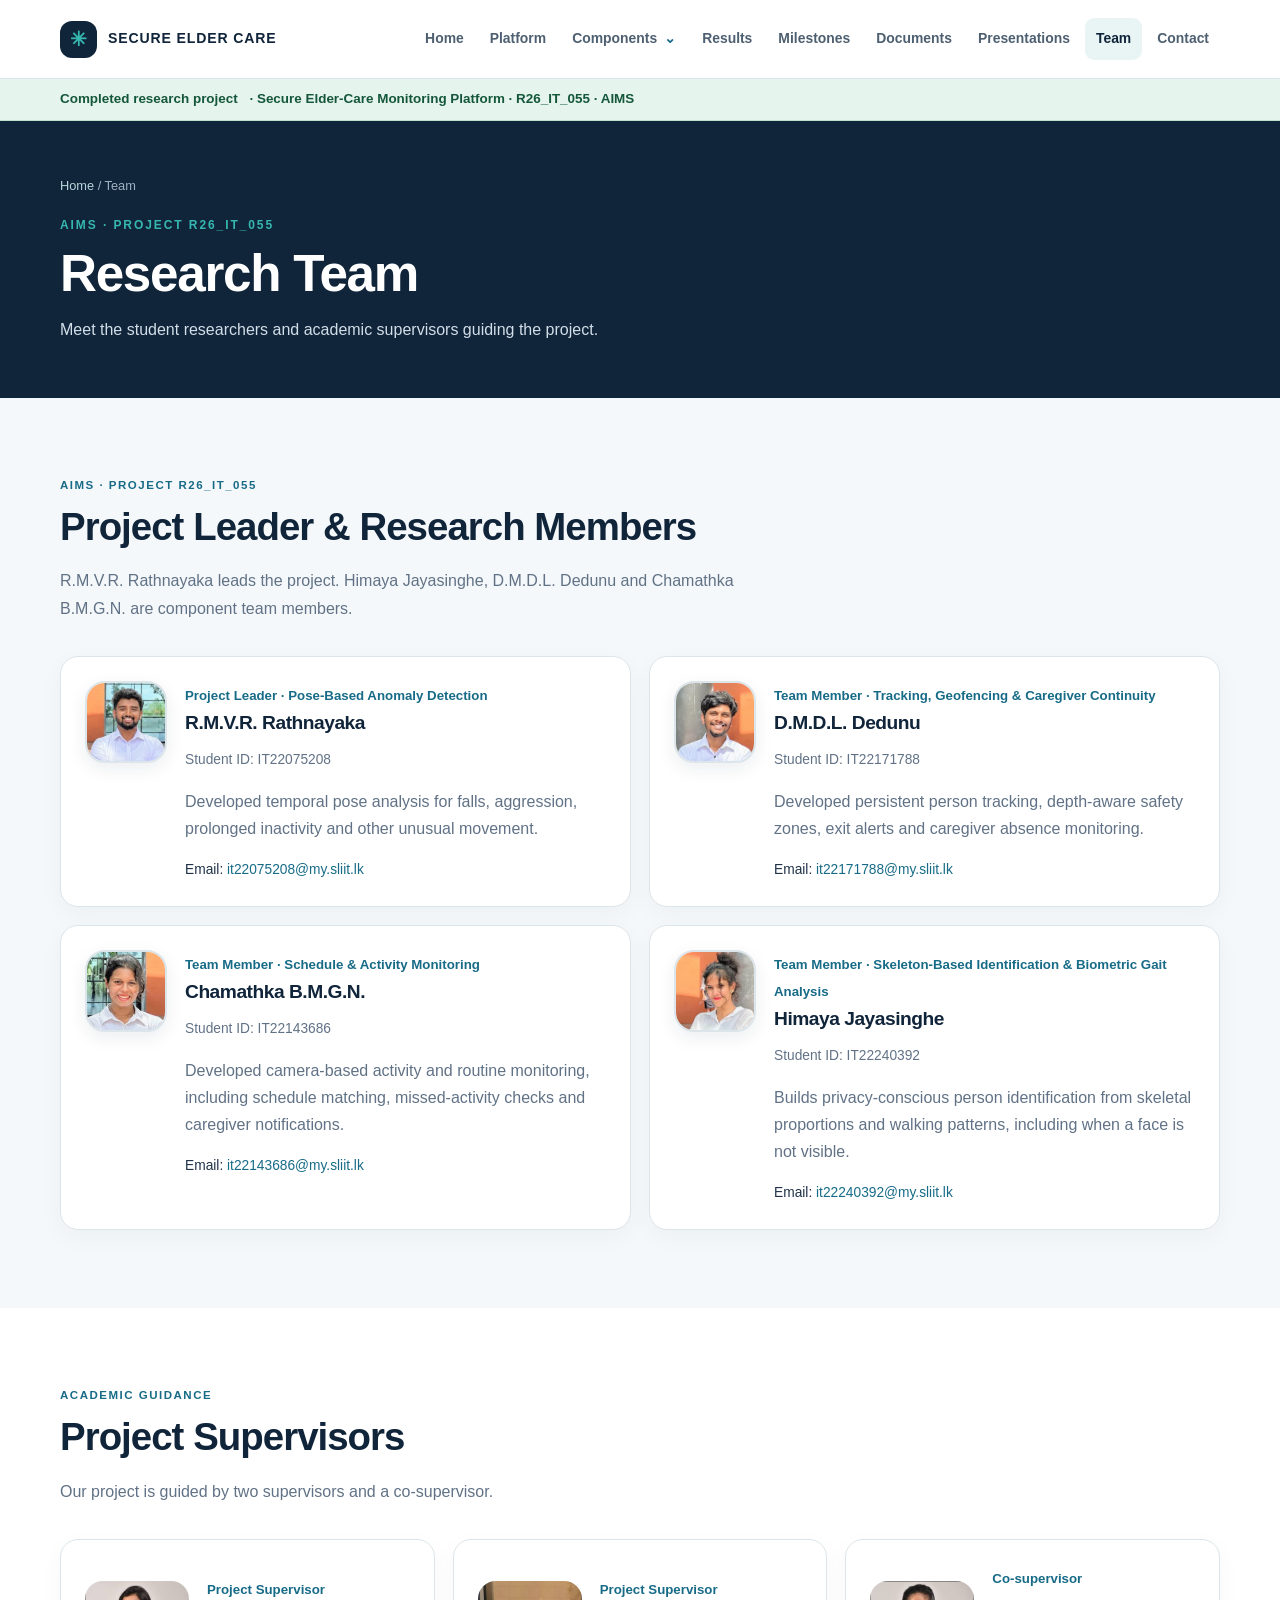
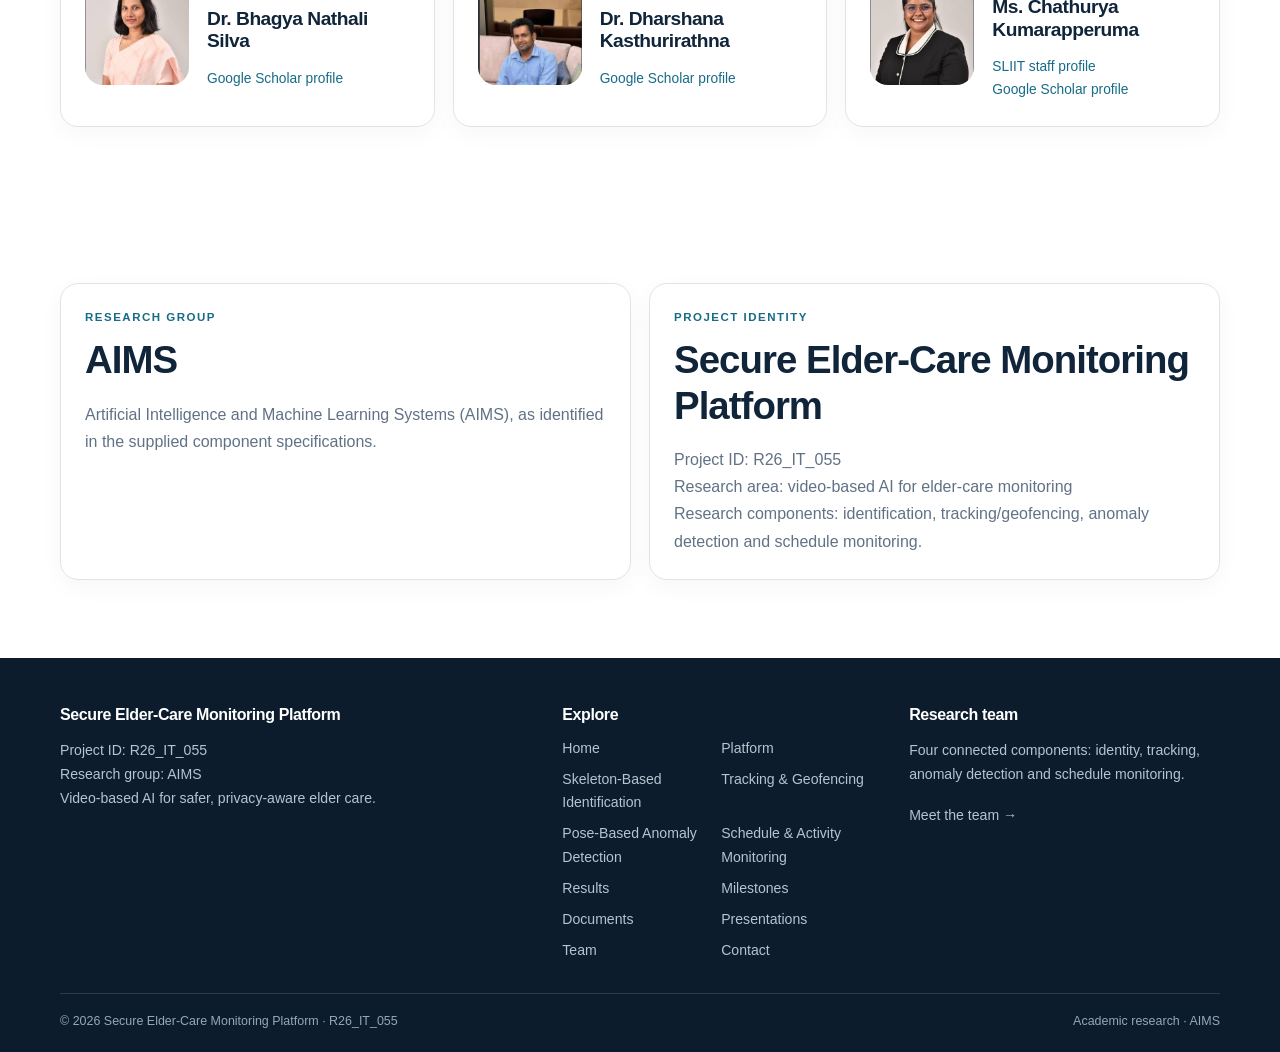
==== commit 8bc8e62b: "Refactor code structure for improved readability and maintainability" ====
--- a/about.html
+++ b/about.html
@@ -1,5 +1,5 @@
 <!doctype html><html lang="en"><head><meta charset="utf-8"><meta name="viewport" content="width=device-width, initial-scale=1"><meta name="description" content="Meet the student researchers and academic supervisors of the Secure Elder-Care Monitoring Platform."><title>Research Team | Secure Elder-Care Monitoring</title><link rel="stylesheet" href="css/style.css"></head><body><header class="site-header"><div class="container nav-wrap"><a class="brand" href="index.html"><span class="brand-mark" aria-hidden="true">✳</span><span>SECURE ELDER CARE</span></a><input class="menu-toggle" type="checkbox" id="menu-toggle"><label class="menu-label" for="menu-toggle" aria-label="Toggle navigation">☰</label><nav class="navbar" aria-label="Main navigation"><a href="index.html">Home</a><a href="domain.html">Platform</a><details class="nav-dropdown"><summary>Components</summary><div class="dropdown-menu"><a href="skeleton-identification.html">Skeleton-Based Identification</a><a href="tracking-geofencing.html">Tracking & Geofencing</a><a href="anomaly-detection.html">Pose-Based Anomaly Detection</a><a href="schedule-monitoring.html">Schedule & Activity Monitoring</a></div></details><a href="results.html">Results</a><a href="milestones.html">Milestones</a><a href="documents.html">Documents</a><a href="presentations.html">Presentations</a><a href="about.html" aria-current="page">Team</a><a href="contact.html">Contact</a></nav></div></header><main><div class="completion-strip"><div class="container"><strong>Completed research project</strong> · Secure Elder-Care Monitoring Platform · R26_IT_055 · AIMS</div></div><section class="page-hero"><div class="container"><div class="crumb"><a href="index.html">Home</a> / Team</div><div class="eyebrow">AIMS · Project R26_IT_055</div><h1>Research Team</h1><p>Meet the student researchers and academic supervisors guiding the project.</p></div></section><section class="section"><div class="container"><div class="section-head"><div class="section-kicker">AIMS · Project R26_IT_055</div><h2>Project Leader & Research Members</h2><p>R.M.V.R. Rathnayaka leads the project. Himaya Jayasinghe, D.M.D.L. Dedunu and Chamathka B.M.G.N. are component team members.</p></div><div class="grid grid-2"><article class="card team-card"><img class="avatar-img" src="assets/rathnayaka.png" alt="R.M.V.R. Rathnayaka - Project Leader"><div><span class="role">Project Leader · Pose-Based Anomaly Detection</span><h3>R.M.V.R. Rathnayaka</h3><p class="muted small">Student ID: IT22075208</p><p class="muted">Developed temporal pose analysis for falls, aggression, prolonged inactivity and other unusual movement.</p><p class="small">Email: <a href="mailto:it22075208@my.sliit.lk">it22075208@my.sliit.lk</a></p></div></article><article class="card team-card"><img class="avatar-img" src="assets/dedunu.png" alt="D.M.D.L. Dedunu - Team Member"><div><span class="role">Team Member · Tracking, Geofencing & Caregiver Continuity</span><h3>D.M.D.L. Dedunu</h3><p class="muted small">Student ID: IT22171788</p><p class="muted">Developed persistent person tracking, depth-aware safety zones, exit alerts and caregiver absence monitoring.</p><p class="small">Email: <a href="mailto:it22171788@my.sliit.lk">it22171788@my.sliit.lk</a></p></div></article><article class="card team-card"><img class="avatar-img" src="assets/chamathka.png" alt="Chamathka B.M.G.N. - Team Member"><div><span class="role">Team Member · Schedule & Activity Monitoring</span><h3>Chamathka B.M.G.N.</h3><p class="muted small">Student ID: IT22143686</p><p class="muted">Developed camera-based activity and routine monitoring, including schedule matching, missed-activity checks and caregiver notifications.</p><p class="small">Email: <a href="mailto:it22143686@my.sliit.lk">it22143686@my.sliit.lk</a></p></div></article><article class="card team-card"><img class="avatar-img" src="assets/jayasinghe.png" alt="Himaya Jayasinghe - Team Member"><div><span class="role">Team Member · Skeleton-Based Identification & Biometric Gait Analysis</span><h3>Himaya Jayasinghe</h3><p class="muted small">Student ID: IT22240392</p><p class="muted">Builds privacy-conscious person identification from skeletal proportions and walking patterns, including when a face is not visible.</p><p class="small">Email: <a href="mailto:it22240392@my.sliit.lk">it22240392@my.sliit.lk</a></p></div></article></div></div></section><section class="section section-alt"><div class="container"><div class="section-head"><div class="section-kicker">Academic guidance</div><h2>Project Supervisors</h2><p>Our project is guided by two supervisors and a co-supervisor.</p></div><div class="grid grid-3 supervisor-grid">
-<article class="card supervisor-card"><div class="supervisor-photo"><img src="assets/supervisors/bhagya-nathali-silva.jpg" alt="Dr. Bhagya Nathali Silva" onerror="this.hidden=true"><span aria-hidden="true">BS</span></div><div><span class="role">Project Supervisor</span><h3>Dr. Bhagya Nathali Silva</h3><p class="small"><a href="https://scholar.google.com/citations?user=G5HO4osAAAAJ&amp;hl=en" target="_blank" rel="noopener noreferrer">Google Scholar profile</a></p></div></article>
-<article class="card supervisor-card"><div class="supervisor-photo"><img src="assets/supervisors/dharshana-kasthurirathna.jpg" alt="Dr. Dharshana Kasthurirathna" onerror="this.hidden=true"><span aria-hidden="true">DK</span></div><div><span class="role">Project Supervisor</span><h3>Dr. Dharshana Kasthurirathna</h3><p class="small"><a href="https://scholar.google.com/citations?user=yXNciNUAAAAJ&amp;hl=en" target="_blank" rel="noopener noreferrer">Google Scholar profile</a></p></div></article>
-<article class="card supervisor-card"><div class="supervisor-photo"><img src="assets/supervisors/chathurya-kumarapperuma.jpg" alt="Ms. Chathurya Kumarapperuma" onerror="this.hidden=true"><span aria-hidden="true">CK</span></div><div><span class="role">Co-supervisor</span><h3>Ms. Chathurya Kumarapperuma</h3><p class="small"><a href="https://www.sliit.lk/academic/academic-staff/chathurya.k" target="_blank" rel="noopener noreferrer">SLIIT staff profile</a><br><a href="https://scholar.google.com/citations?user=RdPqC94AAAAJ&amp;hl=en" target="_blank" rel="noopener noreferrer">Google Scholar profile</a></p></div></article>
-</div><p class="muted small supervisor-image-note">Supervisor photo files can be added to <code>assets/supervisors/</code>; initials appear until those files are available.</p></div></section><section class="section section-alt"><div class="container grid grid-2"><article class="card"><div class="section-kicker">Research group</div><h2>AIMS</h2><p class="muted">Artificial Intelligence and Machine Learning Systems (AIMS), as identified in the supplied component specifications.</p></article><article class="card"><div class="section-kicker">Project identity</div><h2>Secure Elder-Care Monitoring Platform</h2><p class="muted">Project ID: R26_IT_055<br>Research area: video-based AI for elder-care monitoring<br>Research components: identification, tracking/geofencing, anomaly detection and schedule monitoring.</p></article></div></section></main><footer class="footer"><div class="container"><div class="footer-grid"><div><h3>Secure Elder-Care Monitoring Platform</h3><p>Project ID: R26_IT_055<br>Research group: AIMS<br>Video-based AI for safer, privacy-aware elder care.</p></div><div><h3>Explore</h3><div class="footer-links"><a href="index.html">Home</a><a href="domain.html">Platform</a><a href="skeleton-identification.html">Skeleton-Based Identification</a><a href="tracking-geofencing.html">Tracking &amp; Geofencing</a><a href="anomaly-detection.html">Pose-Based Anomaly Detection</a><a href="schedule-monitoring.html">Schedule &amp; Activity Monitoring</a><a href="results.html">Results</a><a href="milestones.html">Milestones</a><a href="documents.html">Documents</a><a href="presentations.html">Presentations</a><a href="about.html">Team</a><a href="contact.html">Contact</a></div></div><div><h3>Research team</h3><p>Four connected components: identity, tracking, anomaly detection and schedule monitoring.</p><a href="about.html">Meet the team →</a></div></div><div class="footer-bottom"><span>© 2026 Secure Elder-Care Monitoring Platform · R26_IT_055</span><span>Academic research · AIMS</span></div></div></footer></body></html>+<article class="card supervisor-card"><div class="supervisor-photo"><img src="assets/supervisors/bhagya-nathali-silva.png" alt="Dr. Bhagya Nathali Silva" onerror="this.hidden=true"><span aria-hidden="true">BS</span></div><div><span class="role">Project Supervisor</span><h3>Dr. Bhagya Nathali Silva</h3><p class="small"><a href="https://scholar.google.com/citations?user=G5HO4osAAAAJ&amp;hl=en" target="_blank" rel="noopener noreferrer">Google Scholar profile</a></p></div></article>
+<article class="card supervisor-card"><div class="supervisor-photo"><img src="assets/supervisors/dharshana-kasthurirathna.png" alt="Dr. Dharshana Kasthurirathna" onerror="this.hidden=true"><span aria-hidden="true">DK</span></div><div><span class="role">Project Supervisor</span><h3>Dr. Dharshana Kasthurirathna</h3><p class="small"><a href="https://scholar.google.com/citations?user=yXNciNUAAAAJ&amp;hl=en" target="_blank" rel="noopener noreferrer">Google Scholar profile</a></p></div></article>
+<article class="card supervisor-card"><div class="supervisor-photo"><img src="assets/supervisors/chathurya-kumarapperuma.png" alt="Ms. Chathurya Kumarapperuma" onerror="this.hidden=true"><span aria-hidden="true">CK</span></div><div><span class="role">Co-supervisor</span><h3>Ms. Chathurya Kumarapperuma</h3><p class="small"><a href="https://www.sliit.lk/academic/academic-staff/chathurya.k" target="_blank" rel="noopener noreferrer">SLIIT staff profile</a><br><a href="https://scholar.google.com/citations?user=RdPqC94AAAAJ&amp;hl=en" target="_blank" rel="noopener noreferrer">Google Scholar profile</a></p></div></article>
+</div></div></section><section class="section section-alt"><div class="container grid grid-2"><article class="card"><div class="section-kicker">Research group</div><h2>AIMS</h2><p class="muted">Artificial Intelligence and Machine Learning Systems (AIMS), as identified in the supplied component specifications.</p></article><article class="card"><div class="section-kicker">Project identity</div><h2>Secure Elder-Care Monitoring Platform</h2><p class="muted">Project ID: R26_IT_055<br>Research area: video-based AI for elder-care monitoring<br>Research components: identification, tracking/geofencing, anomaly detection and schedule monitoring.</p></article></div></section></main><footer class="footer"><div class="container"><div class="footer-grid"><div><h3>Secure Elder-Care Monitoring Platform</h3><p>Project ID: R26_IT_055<br>Research group: AIMS<br>Video-based AI for safer, privacy-aware elder care.</p></div><div><h3>Explore</h3><div class="footer-links"><a href="index.html">Home</a><a href="domain.html">Platform</a><a href="skeleton-identification.html">Skeleton-Based Identification</a><a href="tracking-geofencing.html">Tracking &amp; Geofencing</a><a href="anomaly-detection.html">Pose-Based Anomaly Detection</a><a href="schedule-monitoring.html">Schedule &amp; Activity Monitoring</a><a href="results.html">Results</a><a href="milestones.html">Milestones</a><a href="documents.html">Documents</a><a href="presentations.html">Presentations</a><a href="about.html">Team</a><a href="contact.html">Contact</a></div></div><div><h3>Research team</h3><p>Four connected components: identity, tracking, anomaly detection and schedule monitoring.</p><a href="about.html">Meet the team →</a></div></div><div class="footer-bottom"><span>© 2026 Secure Elder-Care Monitoring Platform · R26_IT_055</span><span>Academic research · AIMS</span></div></div></footer></body></html>
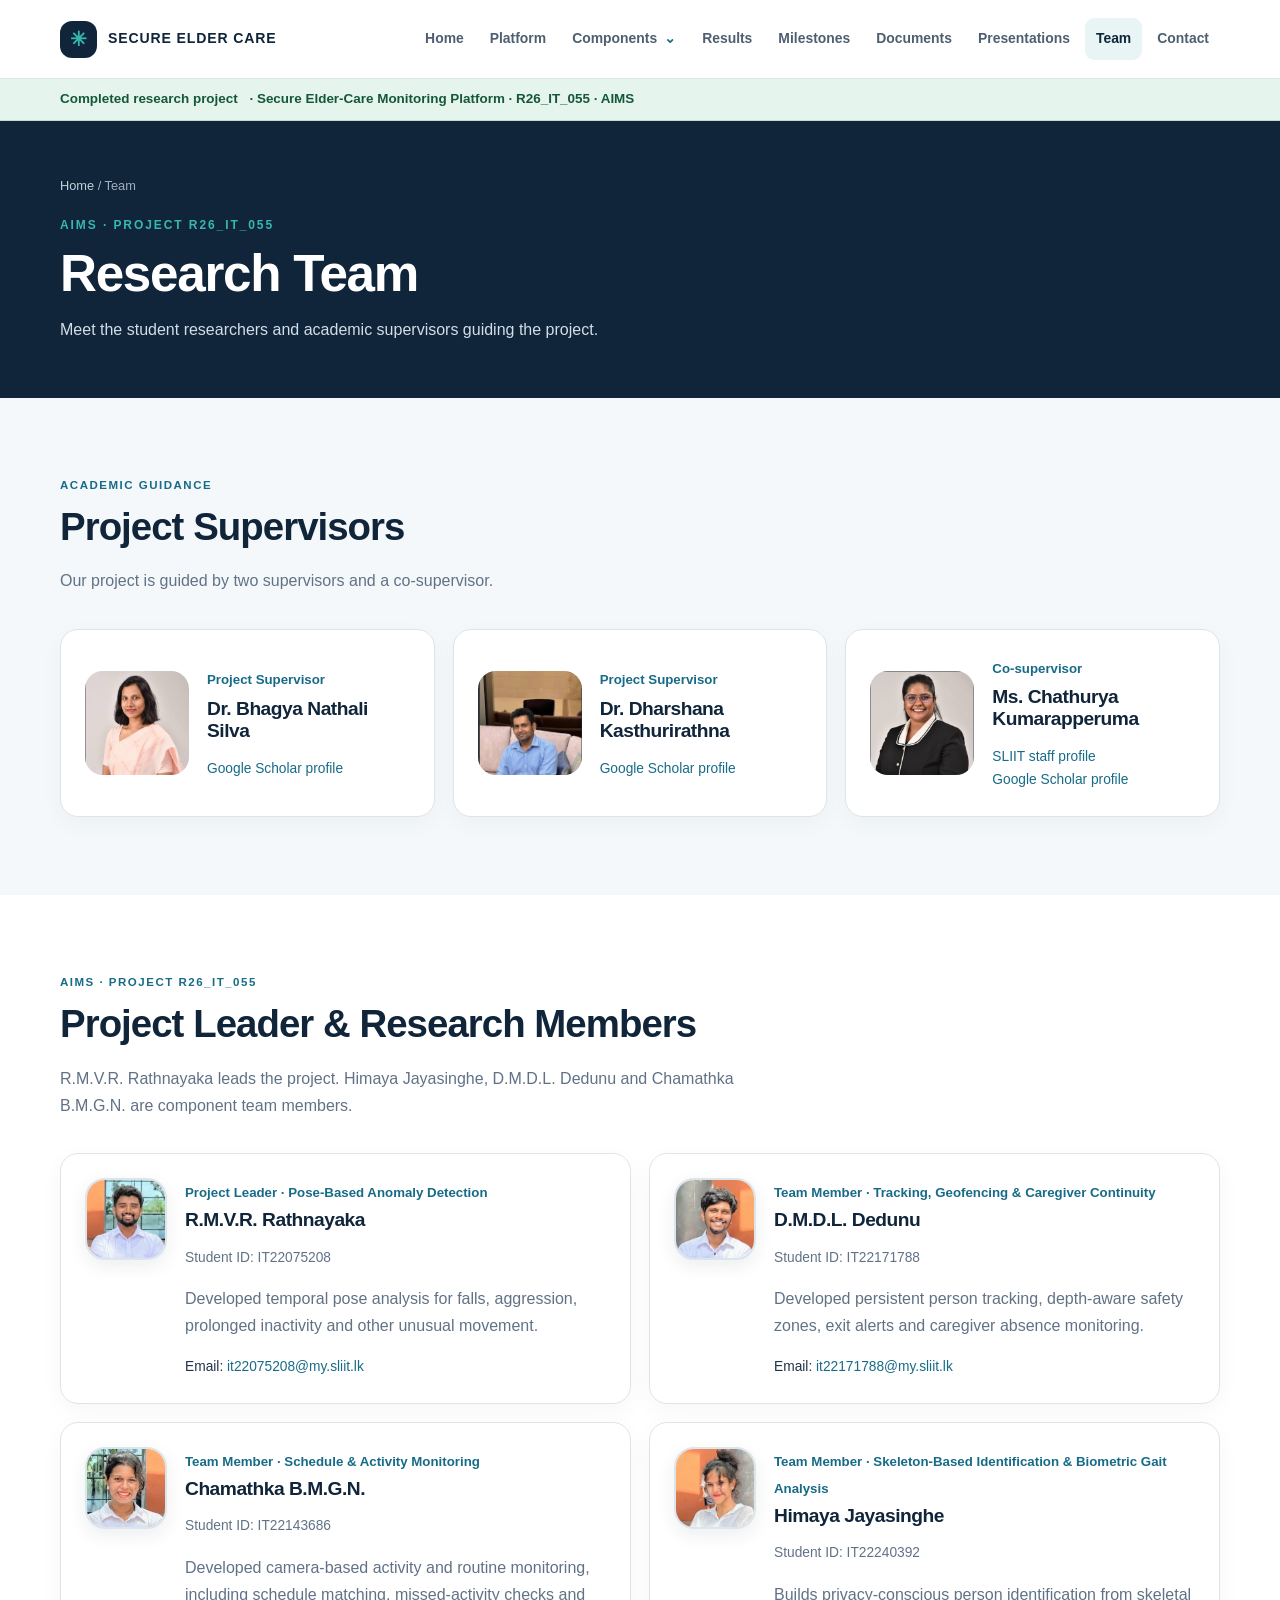
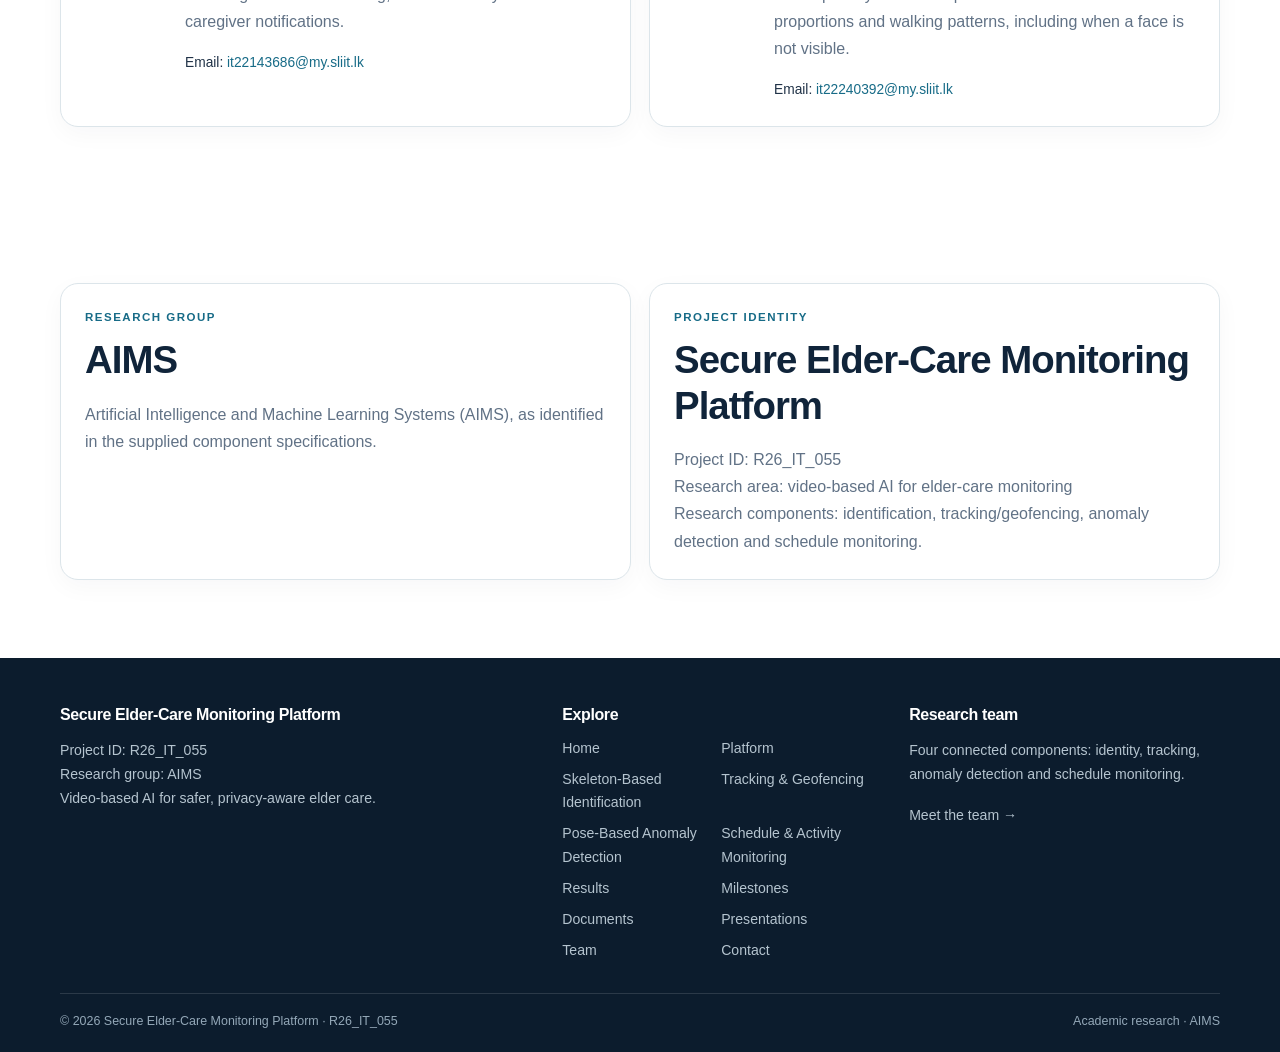
==== commit f37ea2f9: "Update about page to include project supervisors and enhance team descriptions" ====
--- a/about.html
+++ b/about.html
@@ -1,5 +1,5 @@
-<!doctype html><html lang="en"><head><meta charset="utf-8"><meta name="viewport" content="width=device-width, initial-scale=1"><meta name="description" content="Meet the student researchers and academic supervisors of the Secure Elder-Care Monitoring Platform."><title>Research Team | Secure Elder-Care Monitoring</title><link rel="stylesheet" href="css/style.css"></head><body><header class="site-header"><div class="container nav-wrap"><a class="brand" href="index.html"><span class="brand-mark" aria-hidden="true">✳</span><span>SECURE ELDER CARE</span></a><input class="menu-toggle" type="checkbox" id="menu-toggle"><label class="menu-label" for="menu-toggle" aria-label="Toggle navigation">☰</label><nav class="navbar" aria-label="Main navigation"><a href="index.html">Home</a><a href="domain.html">Platform</a><details class="nav-dropdown"><summary>Components</summary><div class="dropdown-menu"><a href="skeleton-identification.html">Skeleton-Based Identification</a><a href="tracking-geofencing.html">Tracking & Geofencing</a><a href="anomaly-detection.html">Pose-Based Anomaly Detection</a><a href="schedule-monitoring.html">Schedule & Activity Monitoring</a></div></details><a href="results.html">Results</a><a href="milestones.html">Milestones</a><a href="documents.html">Documents</a><a href="presentations.html">Presentations</a><a href="about.html" aria-current="page">Team</a><a href="contact.html">Contact</a></nav></div></header><main><div class="completion-strip"><div class="container"><strong>Completed research project</strong> · Secure Elder-Care Monitoring Platform · R26_IT_055 · AIMS</div></div><section class="page-hero"><div class="container"><div class="crumb"><a href="index.html">Home</a> / Team</div><div class="eyebrow">AIMS · Project R26_IT_055</div><h1>Research Team</h1><p>Meet the student researchers and academic supervisors guiding the project.</p></div></section><section class="section"><div class="container"><div class="section-head"><div class="section-kicker">AIMS · Project R26_IT_055</div><h2>Project Leader & Research Members</h2><p>R.M.V.R. Rathnayaka leads the project. Himaya Jayasinghe, D.M.D.L. Dedunu and Chamathka B.M.G.N. are component team members.</p></div><div class="grid grid-2"><article class="card team-card"><img class="avatar-img" src="assets/rathnayaka.png" alt="R.M.V.R. Rathnayaka - Project Leader"><div><span class="role">Project Leader · Pose-Based Anomaly Detection</span><h3>R.M.V.R. Rathnayaka</h3><p class="muted small">Student ID: IT22075208</p><p class="muted">Developed temporal pose analysis for falls, aggression, prolonged inactivity and other unusual movement.</p><p class="small">Email: <a href="mailto:it22075208@my.sliit.lk">it22075208@my.sliit.lk</a></p></div></article><article class="card team-card"><img class="avatar-img" src="assets/dedunu.png" alt="D.M.D.L. Dedunu - Team Member"><div><span class="role">Team Member · Tracking, Geofencing & Caregiver Continuity</span><h3>D.M.D.L. Dedunu</h3><p class="muted small">Student ID: IT22171788</p><p class="muted">Developed persistent person tracking, depth-aware safety zones, exit alerts and caregiver absence monitoring.</p><p class="small">Email: <a href="mailto:it22171788@my.sliit.lk">it22171788@my.sliit.lk</a></p></div></article><article class="card team-card"><img class="avatar-img" src="assets/chamathka.png" alt="Chamathka B.M.G.N. - Team Member"><div><span class="role">Team Member · Schedule & Activity Monitoring</span><h3>Chamathka B.M.G.N.</h3><p class="muted small">Student ID: IT22143686</p><p class="muted">Developed camera-based activity and routine monitoring, including schedule matching, missed-activity checks and caregiver notifications.</p><p class="small">Email: <a href="mailto:it22143686@my.sliit.lk">it22143686@my.sliit.lk</a></p></div></article><article class="card team-card"><img class="avatar-img" src="assets/jayasinghe.png" alt="Himaya Jayasinghe - Team Member"><div><span class="role">Team Member · Skeleton-Based Identification & Biometric Gait Analysis</span><h3>Himaya Jayasinghe</h3><p class="muted small">Student ID: IT22240392</p><p class="muted">Builds privacy-conscious person identification from skeletal proportions and walking patterns, including when a face is not visible.</p><p class="small">Email: <a href="mailto:it22240392@my.sliit.lk">it22240392@my.sliit.lk</a></p></div></article></div></div></section><section class="section section-alt"><div class="container"><div class="section-head"><div class="section-kicker">Academic guidance</div><h2>Project Supervisors</h2><p>Our project is guided by two supervisors and a co-supervisor.</p></div><div class="grid grid-3 supervisor-grid">
+<!doctype html><html lang="en"><head><meta charset="utf-8"><meta name="viewport" content="width=device-width, initial-scale=1"><meta name="description" content="Meet the student researchers and academic supervisors of the Secure Elder-Care Monitoring Platform."><title>Research Team | Secure Elder-Care Monitoring</title><link rel="stylesheet" href="css/style.css"></head><body><header class="site-header"><div class="container nav-wrap"><a class="brand" href="index.html"><span class="brand-mark" aria-hidden="true">✳</span><span>SECURE ELDER CARE</span></a><input class="menu-toggle" type="checkbox" id="menu-toggle"><label class="menu-label" for="menu-toggle" aria-label="Toggle navigation">☰</label><nav class="navbar" aria-label="Main navigation"><a href="index.html">Home</a><a href="domain.html">Platform</a><details class="nav-dropdown"><summary>Components</summary><div class="dropdown-menu"><a href="skeleton-identification.html">Skeleton-Based Identification</a><a href="tracking-geofencing.html">Tracking & Geofencing</a><a href="anomaly-detection.html">Pose-Based Anomaly Detection</a><a href="schedule-monitoring.html">Schedule & Activity Monitoring</a></div></details><a href="results.html">Results</a><a href="milestones.html">Milestones</a><a href="documents.html">Documents</a><a href="presentations.html">Presentations</a><a href="about.html" aria-current="page">Team</a><a href="contact.html">Contact</a></nav></div></header><main><div class="completion-strip"><div class="container"><strong>Completed research project</strong> · Secure Elder-Care Monitoring Platform · R26_IT_055 · AIMS</div></div><section class="page-hero"><div class="container"><div class="crumb"><a href="index.html">Home</a> / Team</div><div class="eyebrow">AIMS · Project R26_IT_055</div><h1>Research Team</h1><p>Meet the student researchers and academic supervisors guiding the project.</p></div></section><section class="section"><div class="container"><div class="section-head"><div class="section-kicker">Academic guidance</div><h2>Project Supervisors</h2><p>Our project is guided by two supervisors and a co-supervisor.</p></div><div class="grid grid-3 supervisor-grid">
 <article class="card supervisor-card"><div class="supervisor-photo"><img src="assets/supervisors/bhagya-nathali-silva.png" alt="Dr. Bhagya Nathali Silva" onerror="this.hidden=true"><span aria-hidden="true">BS</span></div><div><span class="role">Project Supervisor</span><h3>Dr. Bhagya Nathali Silva</h3><p class="small"><a href="https://scholar.google.com/citations?user=G5HO4osAAAAJ&amp;hl=en" target="_blank" rel="noopener noreferrer">Google Scholar profile</a></p></div></article>
 <article class="card supervisor-card"><div class="supervisor-photo"><img src="assets/supervisors/dharshana-kasthurirathna.png" alt="Dr. Dharshana Kasthurirathna" onerror="this.hidden=true"><span aria-hidden="true">DK</span></div><div><span class="role">Project Supervisor</span><h3>Dr. Dharshana Kasthurirathna</h3><p class="small"><a href="https://scholar.google.com/citations?user=yXNciNUAAAAJ&amp;hl=en" target="_blank" rel="noopener noreferrer">Google Scholar profile</a></p></div></article>
 <article class="card supervisor-card"><div class="supervisor-photo"><img src="assets/supervisors/chathurya-kumarapperuma.png" alt="Ms. Chathurya Kumarapperuma" onerror="this.hidden=true"><span aria-hidden="true">CK</span></div><div><span class="role">Co-supervisor</span><h3>Ms. Chathurya Kumarapperuma</h3><p class="small"><a href="https://www.sliit.lk/academic/academic-staff/chathurya.k" target="_blank" rel="noopener noreferrer">SLIIT staff profile</a><br><a href="https://scholar.google.com/citations?user=RdPqC94AAAAJ&amp;hl=en" target="_blank" rel="noopener noreferrer">Google Scholar profile</a></p></div></article>
-</div></div></section><section class="section section-alt"><div class="container grid grid-2"><article class="card"><div class="section-kicker">Research group</div><h2>AIMS</h2><p class="muted">Artificial Intelligence and Machine Learning Systems (AIMS), as identified in the supplied component specifications.</p></article><article class="card"><div class="section-kicker">Project identity</div><h2>Secure Elder-Care Monitoring Platform</h2><p class="muted">Project ID: R26_IT_055<br>Research area: video-based AI for elder-care monitoring<br>Research components: identification, tracking/geofencing, anomaly detection and schedule monitoring.</p></article></div></section></main><footer class="footer"><div class="container"><div class="footer-grid"><div><h3>Secure Elder-Care Monitoring Platform</h3><p>Project ID: R26_IT_055<br>Research group: AIMS<br>Video-based AI for safer, privacy-aware elder care.</p></div><div><h3>Explore</h3><div class="footer-links"><a href="index.html">Home</a><a href="domain.html">Platform</a><a href="skeleton-identification.html">Skeleton-Based Identification</a><a href="tracking-geofencing.html">Tracking &amp; Geofencing</a><a href="anomaly-detection.html">Pose-Based Anomaly Detection</a><a href="schedule-monitoring.html">Schedule &amp; Activity Monitoring</a><a href="results.html">Results</a><a href="milestones.html">Milestones</a><a href="documents.html">Documents</a><a href="presentations.html">Presentations</a><a href="about.html">Team</a><a href="contact.html">Contact</a></div></div><div><h3>Research team</h3><p>Four connected components: identity, tracking, anomaly detection and schedule monitoring.</p><a href="about.html">Meet the team →</a></div></div><div class="footer-bottom"><span>© 2026 Secure Elder-Care Monitoring Platform · R26_IT_055</span><span>Academic research · AIMS</span></div></div></footer></body></html>+</div></div></section><section class="section section-alt"><div class="container"><div class="section-head"><div class="section-kicker">AIMS · Project R26_IT_055</div><h2>Project Leader & Research Members</h2><p>R.M.V.R. Rathnayaka leads the project. Himaya Jayasinghe, D.M.D.L. Dedunu and Chamathka B.M.G.N. are component team members.</p></div><div class="grid grid-2"><article class="card team-card"><img class="avatar-img" src="assets/rathnayaka.png" alt="R.M.V.R. Rathnayaka - Project Leader"><div><span class="role">Project Leader · Pose-Based Anomaly Detection</span><h3>R.M.V.R. Rathnayaka</h3><p class="muted small">Student ID: IT22075208</p><p class="muted">Developed temporal pose analysis for falls, aggression, prolonged inactivity and other unusual movement.</p><p class="small">Email: <a href="mailto:it22075208@my.sliit.lk">it22075208@my.sliit.lk</a></p></div></article><article class="card team-card"><img class="avatar-img" src="assets/dedunu.png" alt="D.M.D.L. Dedunu - Team Member"><div><span class="role">Team Member · Tracking, Geofencing & Caregiver Continuity</span><h3>D.M.D.L. Dedunu</h3><p class="muted small">Student ID: IT22171788</p><p class="muted">Developed persistent person tracking, depth-aware safety zones, exit alerts and caregiver absence monitoring.</p><p class="small">Email: <a href="mailto:it22171788@my.sliit.lk">it22171788@my.sliit.lk</a></p></div></article><article class="card team-card"><img class="avatar-img" src="assets/chamathka.png" alt="Chamathka B.M.G.N. - Team Member"><div><span class="role">Team Member · Schedule & Activity Monitoring</span><h3>Chamathka B.M.G.N.</h3><p class="muted small">Student ID: IT22143686</p><p class="muted">Developed camera-based activity and routine monitoring, including schedule matching, missed-activity checks and caregiver notifications.</p><p class="small">Email: <a href="mailto:it22143686@my.sliit.lk">it22143686@my.sliit.lk</a></p></div></article><article class="card team-card"><img class="avatar-img" src="assets/jayasinghe.png" alt="Himaya Jayasinghe - Team Member"><div><span class="role">Team Member · Skeleton-Based Identification & Biometric Gait Analysis</span><h3>Himaya Jayasinghe</h3><p class="muted small">Student ID: IT22240392</p><p class="muted">Builds privacy-conscious person identification from skeletal proportions and walking patterns, including when a face is not visible.</p><p class="small">Email: <a href="mailto:it22240392@my.sliit.lk">it22240392@my.sliit.lk</a></p></div></article></div></div></section><section class="section section-alt"><div class="container grid grid-2"><article class="card"><div class="section-kicker">Research group</div><h2>AIMS</h2><p class="muted">Artificial Intelligence and Machine Learning Systems (AIMS), as identified in the supplied component specifications.</p></article><article class="card"><div class="section-kicker">Project identity</div><h2>Secure Elder-Care Monitoring Platform</h2><p class="muted">Project ID: R26_IT_055<br>Research area: video-based AI for elder-care monitoring<br>Research components: identification, tracking/geofencing, anomaly detection and schedule monitoring.</p></article></div></section></main><footer class="footer"><div class="container"><div class="footer-grid"><div><h3>Secure Elder-Care Monitoring Platform</h3><p>Project ID: R26_IT_055<br>Research group: AIMS<br>Video-based AI for safer, privacy-aware elder care.</p></div><div><h3>Explore</h3><div class="footer-links"><a href="index.html">Home</a><a href="domain.html">Platform</a><a href="skeleton-identification.html">Skeleton-Based Identification</a><a href="tracking-geofencing.html">Tracking &amp; Geofencing</a><a href="anomaly-detection.html">Pose-Based Anomaly Detection</a><a href="schedule-monitoring.html">Schedule &amp; Activity Monitoring</a><a href="results.html">Results</a><a href="milestones.html">Milestones</a><a href="documents.html">Documents</a><a href="presentations.html">Presentations</a><a href="about.html">Team</a><a href="contact.html">Contact</a></div></div><div><h3>Research team</h3><p>Four connected components: identity, tracking, anomaly detection and schedule monitoring.</p><a href="about.html">Meet the team →</a></div></div><div class="footer-bottom"><span>© 2026 Secure Elder-Care Monitoring Platform · R26_IT_055</span><span>Academic research · AIMS</span></div></div></footer></body></html>
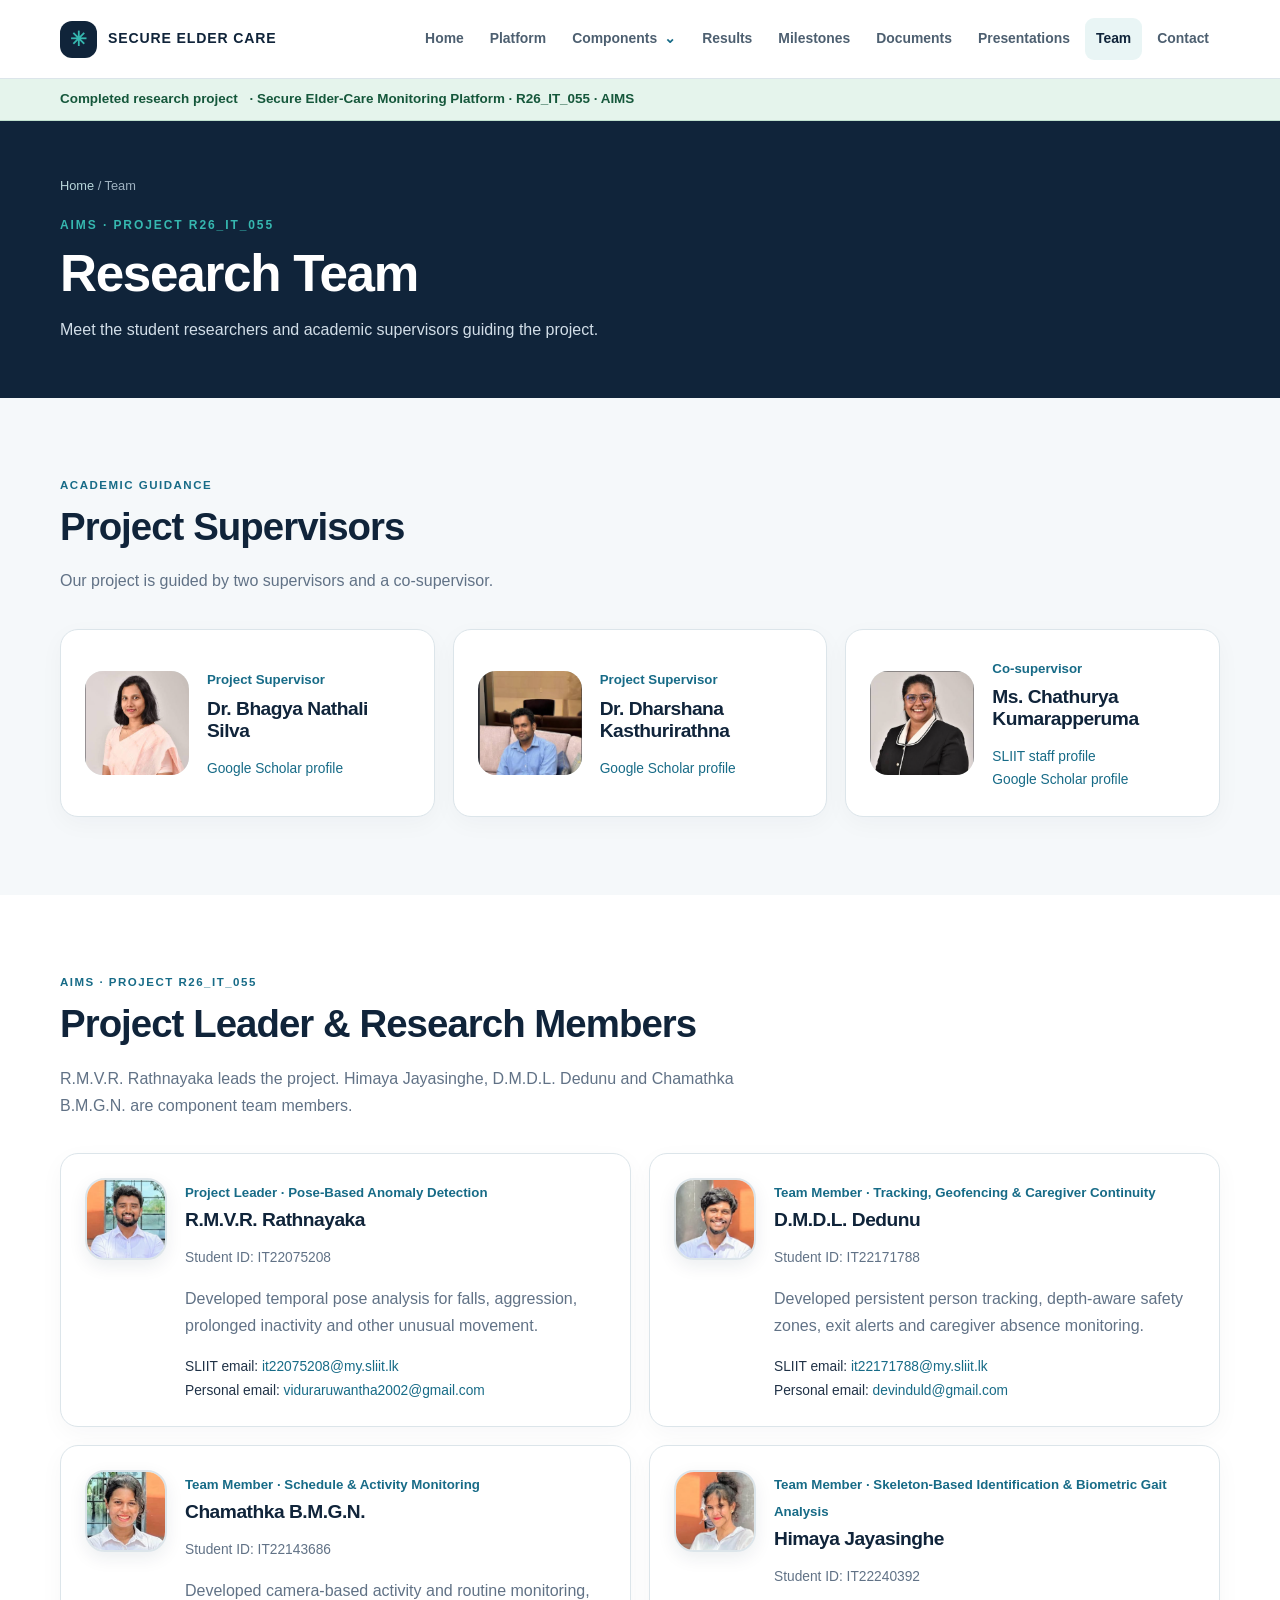
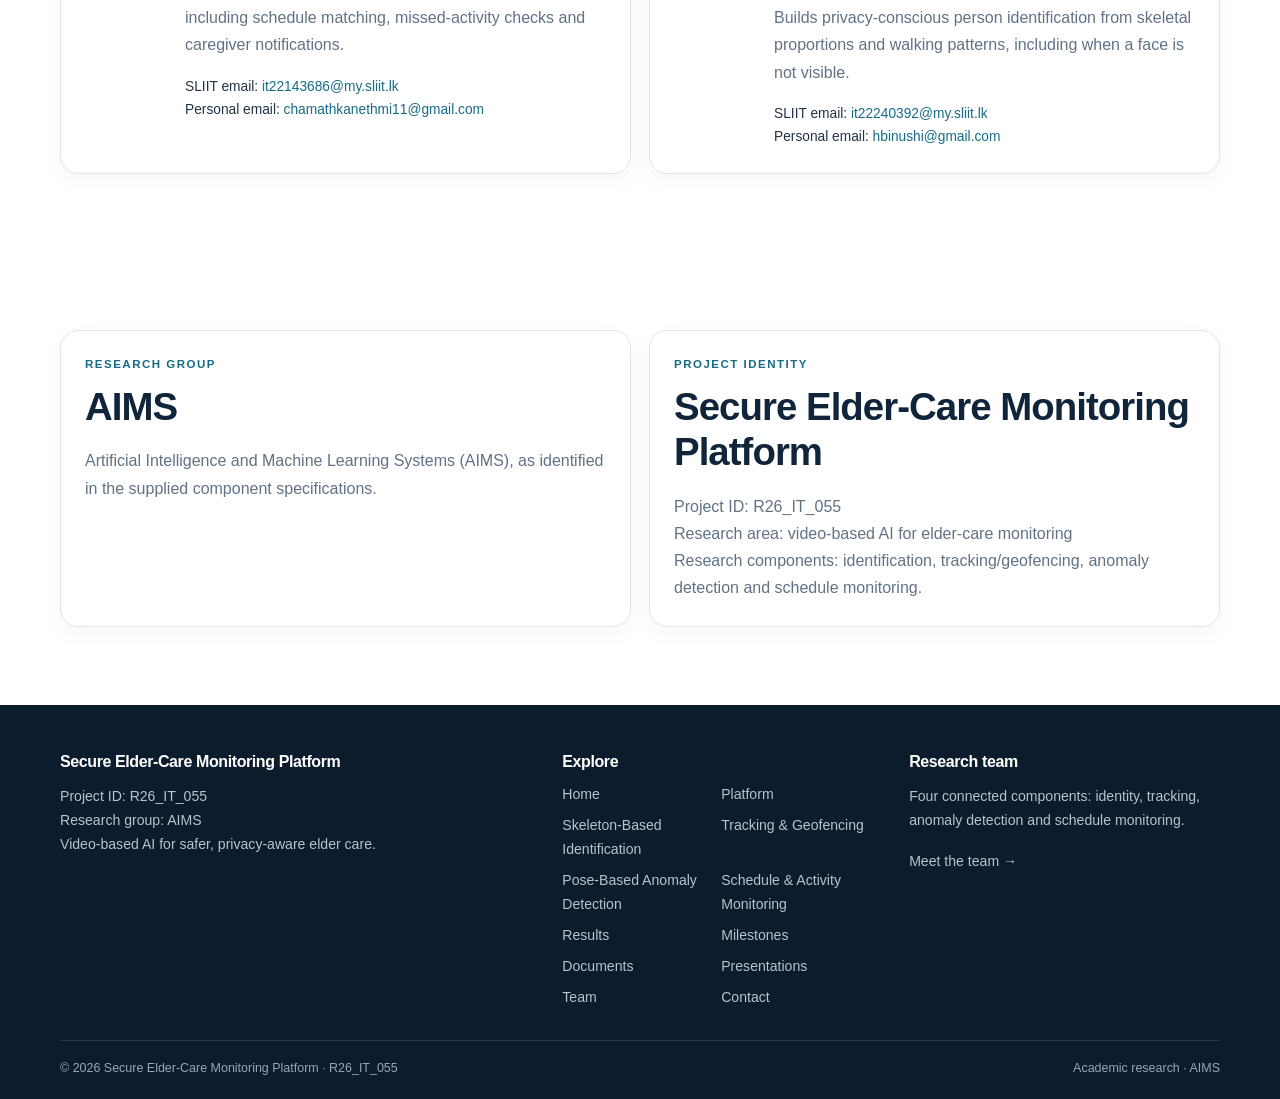
==== commit 3ae2304f: "Update contact page to include personal email addresses for team members and enhance styling for but" ====
--- a/about.html
+++ b/about.html
@@ -2,4 +2,4 @@
 <article class="card supervisor-card"><div class="supervisor-photo"><img src="assets/supervisors/bhagya-nathali-silva.png" alt="Dr. Bhagya Nathali Silva" onerror="this.hidden=true"><span aria-hidden="true">BS</span></div><div><span class="role">Project Supervisor</span><h3>Dr. Bhagya Nathali Silva</h3><p class="small"><a href="https://scholar.google.com/citations?user=G5HO4osAAAAJ&amp;hl=en" target="_blank" rel="noopener noreferrer">Google Scholar profile</a></p></div></article>
 <article class="card supervisor-card"><div class="supervisor-photo"><img src="assets/supervisors/dharshana-kasthurirathna.png" alt="Dr. Dharshana Kasthurirathna" onerror="this.hidden=true"><span aria-hidden="true">DK</span></div><div><span class="role">Project Supervisor</span><h3>Dr. Dharshana Kasthurirathna</h3><p class="small"><a href="https://scholar.google.com/citations?user=yXNciNUAAAAJ&amp;hl=en" target="_blank" rel="noopener noreferrer">Google Scholar profile</a></p></div></article>
 <article class="card supervisor-card"><div class="supervisor-photo"><img src="assets/supervisors/chathurya-kumarapperuma.png" alt="Ms. Chathurya Kumarapperuma" onerror="this.hidden=true"><span aria-hidden="true">CK</span></div><div><span class="role">Co-supervisor</span><h3>Ms. Chathurya Kumarapperuma</h3><p class="small"><a href="https://www.sliit.lk/academic/academic-staff/chathurya.k" target="_blank" rel="noopener noreferrer">SLIIT staff profile</a><br><a href="https://scholar.google.com/citations?user=RdPqC94AAAAJ&amp;hl=en" target="_blank" rel="noopener noreferrer">Google Scholar profile</a></p></div></article>
-</div></div></section><section class="section section-alt"><div class="container"><div class="section-head"><div class="section-kicker">AIMS · Project R26_IT_055</div><h2>Project Leader & Research Members</h2><p>R.M.V.R. Rathnayaka leads the project. Himaya Jayasinghe, D.M.D.L. Dedunu and Chamathka B.M.G.N. are component team members.</p></div><div class="grid grid-2"><article class="card team-card"><img class="avatar-img" src="assets/rathnayaka.png" alt="R.M.V.R. Rathnayaka - Project Leader"><div><span class="role">Project Leader · Pose-Based Anomaly Detection</span><h3>R.M.V.R. Rathnayaka</h3><p class="muted small">Student ID: IT22075208</p><p class="muted">Developed temporal pose analysis for falls, aggression, prolonged inactivity and other unusual movement.</p><p class="small">Email: <a href="mailto:it22075208@my.sliit.lk">it22075208@my.sliit.lk</a></p></div></article><article class="card team-card"><img class="avatar-img" src="assets/dedunu.png" alt="D.M.D.L. Dedunu - Team Member"><div><span class="role">Team Member · Tracking, Geofencing & Caregiver Continuity</span><h3>D.M.D.L. Dedunu</h3><p class="muted small">Student ID: IT22171788</p><p class="muted">Developed persistent person tracking, depth-aware safety zones, exit alerts and caregiver absence monitoring.</p><p class="small">Email: <a href="mailto:it22171788@my.sliit.lk">it22171788@my.sliit.lk</a></p></div></article><article class="card team-card"><img class="avatar-img" src="assets/chamathka.png" alt="Chamathka B.M.G.N. - Team Member"><div><span class="role">Team Member · Schedule & Activity Monitoring</span><h3>Chamathka B.M.G.N.</h3><p class="muted small">Student ID: IT22143686</p><p class="muted">Developed camera-based activity and routine monitoring, including schedule matching, missed-activity checks and caregiver notifications.</p><p class="small">Email: <a href="mailto:it22143686@my.sliit.lk">it22143686@my.sliit.lk</a></p></div></article><article class="card team-card"><img class="avatar-img" src="assets/jayasinghe.png" alt="Himaya Jayasinghe - Team Member"><div><span class="role">Team Member · Skeleton-Based Identification & Biometric Gait Analysis</span><h3>Himaya Jayasinghe</h3><p class="muted small">Student ID: IT22240392</p><p class="muted">Builds privacy-conscious person identification from skeletal proportions and walking patterns, including when a face is not visible.</p><p class="small">Email: <a href="mailto:it22240392@my.sliit.lk">it22240392@my.sliit.lk</a></p></div></article></div></div></section><section class="section section-alt"><div class="container grid grid-2"><article class="card"><div class="section-kicker">Research group</div><h2>AIMS</h2><p class="muted">Artificial Intelligence and Machine Learning Systems (AIMS), as identified in the supplied component specifications.</p></article><article class="card"><div class="section-kicker">Project identity</div><h2>Secure Elder-Care Monitoring Platform</h2><p class="muted">Project ID: R26_IT_055<br>Research area: video-based AI for elder-care monitoring<br>Research components: identification, tracking/geofencing, anomaly detection and schedule monitoring.</p></article></div></section></main><footer class="footer"><div class="container"><div class="footer-grid"><div><h3>Secure Elder-Care Monitoring Platform</h3><p>Project ID: R26_IT_055<br>Research group: AIMS<br>Video-based AI for safer, privacy-aware elder care.</p></div><div><h3>Explore</h3><div class="footer-links"><a href="index.html">Home</a><a href="domain.html">Platform</a><a href="skeleton-identification.html">Skeleton-Based Identification</a><a href="tracking-geofencing.html">Tracking &amp; Geofencing</a><a href="anomaly-detection.html">Pose-Based Anomaly Detection</a><a href="schedule-monitoring.html">Schedule &amp; Activity Monitoring</a><a href="results.html">Results</a><a href="milestones.html">Milestones</a><a href="documents.html">Documents</a><a href="presentations.html">Presentations</a><a href="about.html">Team</a><a href="contact.html">Contact</a></div></div><div><h3>Research team</h3><p>Four connected components: identity, tracking, anomaly detection and schedule monitoring.</p><a href="about.html">Meet the team →</a></div></div><div class="footer-bottom"><span>© 2026 Secure Elder-Care Monitoring Platform · R26_IT_055</span><span>Academic research · AIMS</span></div></div></footer></body></html>+</div></div></section><section class="section section-alt"><div class="container"><div class="section-head"><div class="section-kicker">AIMS · Project R26_IT_055</div><h2>Project Leader & Research Members</h2><p>R.M.V.R. Rathnayaka leads the project. Himaya Jayasinghe, D.M.D.L. Dedunu and Chamathka B.M.G.N. are component team members.</p></div><div class="grid grid-2"><article class="card team-card"><img class="avatar-img" src="assets/rathnayaka.png" alt="R.M.V.R. Rathnayaka - Project Leader"><div><span class="role">Project Leader · Pose-Based Anomaly Detection</span><h3>R.M.V.R. Rathnayaka</h3><p class="muted small">Student ID: IT22075208</p><p class="muted">Developed temporal pose analysis for falls, aggression, prolonged inactivity and other unusual movement.</p><p class="small">SLIIT email: <a href="mailto:it22075208@my.sliit.lk">it22075208@my.sliit.lk</a><br>Personal email: <a href="mailto:viduraruwantha2002@gmail.com">viduraruwantha2002@gmail.com</a></p></div></article><article class="card team-card"><img class="avatar-img" src="assets/dedunu.png" alt="D.M.D.L. Dedunu - Team Member"><div><span class="role">Team Member · Tracking, Geofencing & Caregiver Continuity</span><h3>D.M.D.L. Dedunu</h3><p class="muted small">Student ID: IT22171788</p><p class="muted">Developed persistent person tracking, depth-aware safety zones, exit alerts and caregiver absence monitoring.</p><p class="small">SLIIT email: <a href="mailto:it22171788@my.sliit.lk">it22171788@my.sliit.lk</a><br>Personal email: <a href="mailto:devinduld@gmail.com">devinduld@gmail.com</a></p></div></article><article class="card team-card"><img class="avatar-img" src="assets/chamathka.png" alt="Chamathka B.M.G.N. - Team Member"><div><span class="role">Team Member · Schedule & Activity Monitoring</span><h3>Chamathka B.M.G.N.</h3><p class="muted small">Student ID: IT22143686</p><p class="muted">Developed camera-based activity and routine monitoring, including schedule matching, missed-activity checks and caregiver notifications.</p><p class="small">SLIIT email: <a href="mailto:it22143686@my.sliit.lk">it22143686@my.sliit.lk</a><br>Personal email: <a href="mailto:chamathkanethmi11@gmail.com">chamathkanethmi11@gmail.com</a></p></div></article><article class="card team-card"><img class="avatar-img" src="assets/jayasinghe.png" alt="Himaya Jayasinghe - Team Member"><div><span class="role">Team Member · Skeleton-Based Identification & Biometric Gait Analysis</span><h3>Himaya Jayasinghe</h3><p class="muted small">Student ID: IT22240392</p><p class="muted">Builds privacy-conscious person identification from skeletal proportions and walking patterns, including when a face is not visible.</p><p class="small">SLIIT email: <a href="mailto:it22240392@my.sliit.lk">it22240392@my.sliit.lk</a><br>Personal email: <a href="mailto:hbinushi@gmail.com">hbinushi@gmail.com</a></p></div></article></div></div></section><section class="section section-alt"><div class="container grid grid-2"><article class="card"><div class="section-kicker">Research group</div><h2>AIMS</h2><p class="muted">Artificial Intelligence and Machine Learning Systems (AIMS), as identified in the supplied component specifications.</p></article><article class="card"><div class="section-kicker">Project identity</div><h2>Secure Elder-Care Monitoring Platform</h2><p class="muted">Project ID: R26_IT_055<br>Research area: video-based AI for elder-care monitoring<br>Research components: identification, tracking/geofencing, anomaly detection and schedule monitoring.</p></article></div></section></main><footer class="footer"><div class="container"><div class="footer-grid"><div><h3>Secure Elder-Care Monitoring Platform</h3><p>Project ID: R26_IT_055<br>Research group: AIMS<br>Video-based AI for safer, privacy-aware elder care.</p></div><div><h3>Explore</h3><div class="footer-links"><a href="index.html">Home</a><a href="domain.html">Platform</a><a href="skeleton-identification.html">Skeleton-Based Identification</a><a href="tracking-geofencing.html">Tracking &amp; Geofencing</a><a href="anomaly-detection.html">Pose-Based Anomaly Detection</a><a href="schedule-monitoring.html">Schedule &amp; Activity Monitoring</a><a href="results.html">Results</a><a href="milestones.html">Milestones</a><a href="documents.html">Documents</a><a href="presentations.html">Presentations</a><a href="about.html">Team</a><a href="contact.html">Contact</a></div></div><div><h3>Research team</h3><p>Four connected components: identity, tracking, anomaly detection and schedule monitoring.</p><a href="about.html">Meet the team →</a></div></div><div class="footer-bottom"><span>© 2026 Secure Elder-Care Monitoring Platform · R26_IT_055</span><span>Academic research · AIMS</span></div></div></footer></body></html>
--- a/css/style.css
+++ b/css/style.css
@@ -33,3 +33,4 @@
 /* Supervisor profiles and contact form */
 .supervisor-grid{align-items:stretch}.supervisor-card{display:flex;align-items:center;gap:18px}.supervisor-card h3{margin:5px 0 8px}.supervisor-photo{position:relative;width:104px;height:104px;flex:none;display:grid;place-items:center;overflow:hidden;border-radius:18px;background:var(--pale);color:var(--navy);font-size:1.35rem;font-weight:850}.supervisor-photo img{position:absolute;inset:0;width:100%;height:100%;object-fit:cover;object-position:center top}.supervisor-photo img:not([hidden])+span{display:none}.supervisor-image-note{margin:18px 0 0}.contact-form-card{max-width:820px}.contact-form-card .form-grid{gap:18px}.contact-form-card button:disabled{opacity:.65;cursor:wait}.form-status{min-height:1.5em;margin:12px 0 0;font-weight:700}.form-status.success{color:#16724f}.form-status.error{color:#a33333}.honeypot{position:absolute!important;left:-10000px!important;width:1px;height:1px;overflow:hidden}
 @media(max-width:700px){.supervisor-grid{grid-template-columns:1fr}.supervisor-card{align-items:flex-start}.supervisor-photo{width:88px;height:88px}}
+.team-card .btn-light{margin:0 8px 8px 0;overflow-wrap:anywhere}
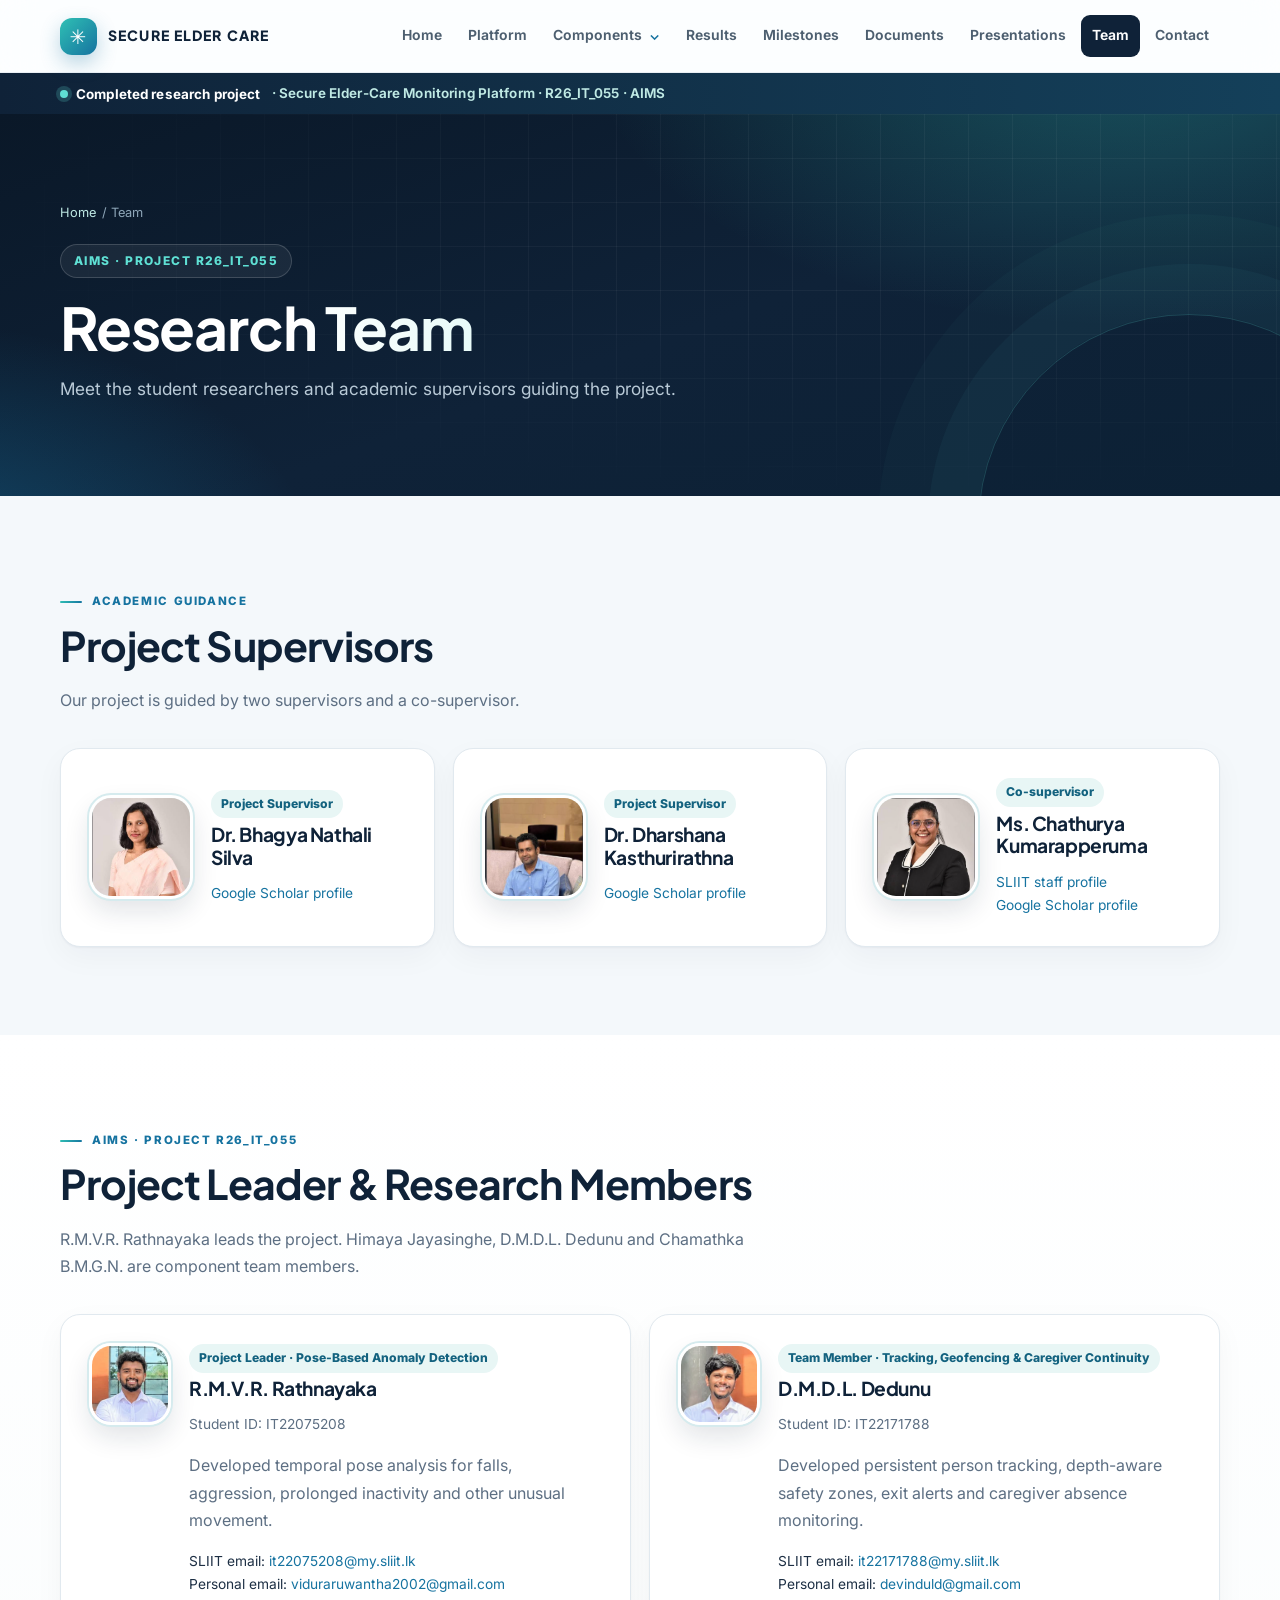
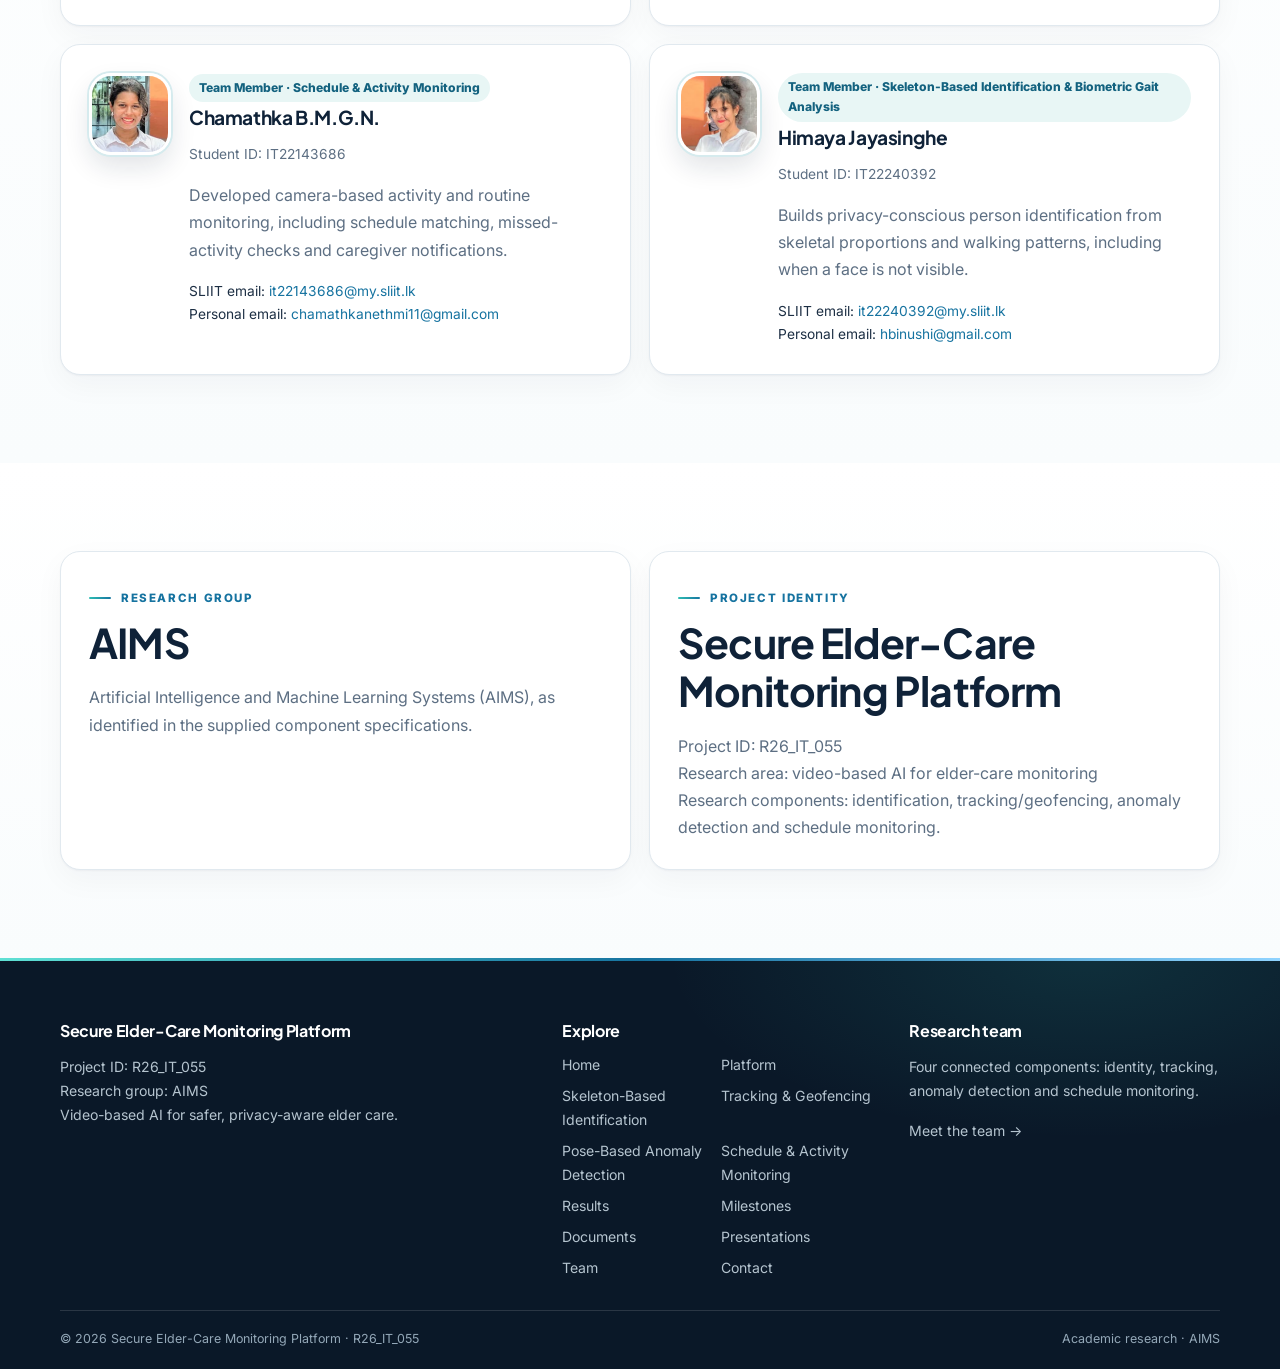
==== commit 6ceaebc3: "Enhance tracking-geofencing page with new theme and JavaScript functionality - Updated tracking-geof" ====
--- a/about.html
+++ b/about.html
@@ -1,5 +1,6 @@
-<!doctype html><html lang="en"><head><meta charset="utf-8"><meta name="viewport" content="width=device-width, initial-scale=1"><meta name="description" content="Meet the student researchers and academic supervisors of the Secure Elder-Care Monitoring Platform."><title>Research Team | Secure Elder-Care Monitoring</title><link rel="stylesheet" href="css/style.css"></head><body><header class="site-header"><div class="container nav-wrap"><a class="brand" href="index.html"><span class="brand-mark" aria-hidden="true">✳</span><span>SECURE ELDER CARE</span></a><input class="menu-toggle" type="checkbox" id="menu-toggle"><label class="menu-label" for="menu-toggle" aria-label="Toggle navigation">☰</label><nav class="navbar" aria-label="Main navigation"><a href="index.html">Home</a><a href="domain.html">Platform</a><details class="nav-dropdown"><summary>Components</summary><div class="dropdown-menu"><a href="skeleton-identification.html">Skeleton-Based Identification</a><a href="tracking-geofencing.html">Tracking & Geofencing</a><a href="anomaly-detection.html">Pose-Based Anomaly Detection</a><a href="schedule-monitoring.html">Schedule & Activity Monitoring</a></div></details><a href="results.html">Results</a><a href="milestones.html">Milestones</a><a href="documents.html">Documents</a><a href="presentations.html">Presentations</a><a href="about.html" aria-current="page">Team</a><a href="contact.html">Contact</a></nav></div></header><main><div class="completion-strip"><div class="container"><strong>Completed research project</strong> · Secure Elder-Care Monitoring Platform · R26_IT_055 · AIMS</div></div><section class="page-hero"><div class="container"><div class="crumb"><a href="index.html">Home</a> / Team</div><div class="eyebrow">AIMS · Project R26_IT_055</div><h1>Research Team</h1><p>Meet the student researchers and academic supervisors guiding the project.</p></div></section><section class="section"><div class="container"><div class="section-head"><div class="section-kicker">Academic guidance</div><h2>Project Supervisors</h2><p>Our project is guided by two supervisors and a co-supervisor.</p></div><div class="grid grid-3 supervisor-grid">
+<!doctype html><html lang="en"><head><meta charset="utf-8"><meta name="viewport" content="width=device-width, initial-scale=1"><meta name="description" content="Meet the student researchers and academic supervisors of the Secure Elder-Care Monitoring Platform."><title>Research Team | Secure Elder-Care Monitoring</title><link rel="preconnect" href="https://fonts.googleapis.com"><link rel="preconnect" href="https://fonts.gstatic.com" crossorigin><link rel="stylesheet" href="https://fonts.googleapis.com/css2?family=Inter:wght@400;500;600;700;800&family=Plus+Jakarta+Sans:wght@600;700;800&display=swap"><link rel="stylesheet" href="css/style.css"><link rel="stylesheet" href="css/theme.css"></head><body><header class="site-header"><div class="container nav-wrap"><a class="brand" href="index.html"><span class="brand-mark" aria-hidden="true">✳</span><span>SECURE ELDER CARE</span></a><input class="menu-toggle" type="checkbox" id="menu-toggle"><label class="menu-label" for="menu-toggle" aria-label="Toggle navigation">☰</label><nav class="navbar" aria-label="Main navigation"><a href="index.html">Home</a><a href="domain.html">Platform</a><details class="nav-dropdown"><summary>Components</summary><div class="dropdown-menu"><a href="skeleton-identification.html">Skeleton-Based Identification</a><a href="tracking-geofencing.html">Tracking & Geofencing</a><a href="anomaly-detection.html">Pose-Based Anomaly Detection</a><a href="schedule-monitoring.html">Schedule & Activity Monitoring</a></div></details><a href="results.html">Results</a><a href="milestones.html">Milestones</a><a href="documents.html">Documents</a><a href="presentations.html">Presentations</a><a href="about.html" aria-current="page">Team</a><a href="contact.html">Contact</a></nav></div></header><main><div class="completion-strip"><div class="container"><strong>Completed research project</strong> · Secure Elder-Care Monitoring Platform · R26_IT_055 · AIMS</div></div><section class="page-hero"><div class="container"><div class="crumb"><a href="index.html">Home</a> / Team</div><div class="eyebrow">AIMS · Project R26_IT_055</div><h1>Research Team</h1><p>Meet the student researchers and academic supervisors guiding the project.</p></div></section><section class="section"><div class="container"><div class="section-head"><div class="section-kicker">Academic guidance</div><h2>Project Supervisors</h2><p>Our project is guided by two supervisors and a co-supervisor.</p></div><div class="grid grid-3 supervisor-grid">
 <article class="card supervisor-card"><div class="supervisor-photo"><img src="assets/supervisors/bhagya-nathali-silva.png" alt="Dr. Bhagya Nathali Silva" onerror="this.hidden=true"><span aria-hidden="true">BS</span></div><div><span class="role">Project Supervisor</span><h3>Dr. Bhagya Nathali Silva</h3><p class="small"><a href="https://scholar.google.com/citations?user=G5HO4osAAAAJ&amp;hl=en" target="_blank" rel="noopener noreferrer">Google Scholar profile</a></p></div></article>
 <article class="card supervisor-card"><div class="supervisor-photo"><img src="assets/supervisors/dharshana-kasthurirathna.png" alt="Dr. Dharshana Kasthurirathna" onerror="this.hidden=true"><span aria-hidden="true">DK</span></div><div><span class="role">Project Supervisor</span><h3>Dr. Dharshana Kasthurirathna</h3><p class="small"><a href="https://scholar.google.com/citations?user=yXNciNUAAAAJ&amp;hl=en" target="_blank" rel="noopener noreferrer">Google Scholar profile</a></p></div></article>
 <article class="card supervisor-card"><div class="supervisor-photo"><img src="assets/supervisors/chathurya-kumarapperuma.png" alt="Ms. Chathurya Kumarapperuma" onerror="this.hidden=true"><span aria-hidden="true">CK</span></div><div><span class="role">Co-supervisor</span><h3>Ms. Chathurya Kumarapperuma</h3><p class="small"><a href="https://www.sliit.lk/academic/academic-staff/chathurya.k" target="_blank" rel="noopener noreferrer">SLIIT staff profile</a><br><a href="https://scholar.google.com/citations?user=RdPqC94AAAAJ&amp;hl=en" target="_blank" rel="noopener noreferrer">Google Scholar profile</a></p></div></article>
-</div></div></section><section class="section section-alt"><div class="container"><div class="section-head"><div class="section-kicker">AIMS · Project R26_IT_055</div><h2>Project Leader & Research Members</h2><p>R.M.V.R. Rathnayaka leads the project. Himaya Jayasinghe, D.M.D.L. Dedunu and Chamathka B.M.G.N. are component team members.</p></div><div class="grid grid-2"><article class="card team-card"><img class="avatar-img" src="assets/rathnayaka.png" alt="R.M.V.R. Rathnayaka - Project Leader"><div><span class="role">Project Leader · Pose-Based Anomaly Detection</span><h3>R.M.V.R. Rathnayaka</h3><p class="muted small">Student ID: IT22075208</p><p class="muted">Developed temporal pose analysis for falls, aggression, prolonged inactivity and other unusual movement.</p><p class="small">SLIIT email: <a href="mailto:it22075208@my.sliit.lk">it22075208@my.sliit.lk</a><br>Personal email: <a href="mailto:viduraruwantha2002@gmail.com">viduraruwantha2002@gmail.com</a></p></div></article><article class="card team-card"><img class="avatar-img" src="assets/dedunu.png" alt="D.M.D.L. Dedunu - Team Member"><div><span class="role">Team Member · Tracking, Geofencing & Caregiver Continuity</span><h3>D.M.D.L. Dedunu</h3><p class="muted small">Student ID: IT22171788</p><p class="muted">Developed persistent person tracking, depth-aware safety zones, exit alerts and caregiver absence monitoring.</p><p class="small">SLIIT email: <a href="mailto:it22171788@my.sliit.lk">it22171788@my.sliit.lk</a><br>Personal email: <a href="mailto:devinduld@gmail.com">devinduld@gmail.com</a></p></div></article><article class="card team-card"><img class="avatar-img" src="assets/chamathka.png" alt="Chamathka B.M.G.N. - Team Member"><div><span class="role">Team Member · Schedule & Activity Monitoring</span><h3>Chamathka B.M.G.N.</h3><p class="muted small">Student ID: IT22143686</p><p class="muted">Developed camera-based activity and routine monitoring, including schedule matching, missed-activity checks and caregiver notifications.</p><p class="small">SLIIT email: <a href="mailto:it22143686@my.sliit.lk">it22143686@my.sliit.lk</a><br>Personal email: <a href="mailto:chamathkanethmi11@gmail.com">chamathkanethmi11@gmail.com</a></p></div></article><article class="card team-card"><img class="avatar-img" src="assets/jayasinghe.png" alt="Himaya Jayasinghe - Team Member"><div><span class="role">Team Member · Skeleton-Based Identification & Biometric Gait Analysis</span><h3>Himaya Jayasinghe</h3><p class="muted small">Student ID: IT22240392</p><p class="muted">Builds privacy-conscious person identification from skeletal proportions and walking patterns, including when a face is not visible.</p><p class="small">SLIIT email: <a href="mailto:it22240392@my.sliit.lk">it22240392@my.sliit.lk</a><br>Personal email: <a href="mailto:hbinushi@gmail.com">hbinushi@gmail.com</a></p></div></article></div></div></section><section class="section section-alt"><div class="container grid grid-2"><article class="card"><div class="section-kicker">Research group</div><h2>AIMS</h2><p class="muted">Artificial Intelligence and Machine Learning Systems (AIMS), as identified in the supplied component specifications.</p></article><article class="card"><div class="section-kicker">Project identity</div><h2>Secure Elder-Care Monitoring Platform</h2><p class="muted">Project ID: R26_IT_055<br>Research area: video-based AI for elder-care monitoring<br>Research components: identification, tracking/geofencing, anomaly detection and schedule monitoring.</p></article></div></section></main><footer class="footer"><div class="container"><div class="footer-grid"><div><h3>Secure Elder-Care Monitoring Platform</h3><p>Project ID: R26_IT_055<br>Research group: AIMS<br>Video-based AI for safer, privacy-aware elder care.</p></div><div><h3>Explore</h3><div class="footer-links"><a href="index.html">Home</a><a href="domain.html">Platform</a><a href="skeleton-identification.html">Skeleton-Based Identification</a><a href="tracking-geofencing.html">Tracking &amp; Geofencing</a><a href="anomaly-detection.html">Pose-Based Anomaly Detection</a><a href="schedule-monitoring.html">Schedule &amp; Activity Monitoring</a><a href="results.html">Results</a><a href="milestones.html">Milestones</a><a href="documents.html">Documents</a><a href="presentations.html">Presentations</a><a href="about.html">Team</a><a href="contact.html">Contact</a></div></div><div><h3>Research team</h3><p>Four connected components: identity, tracking, anomaly detection and schedule monitoring.</p><a href="about.html">Meet the team →</a></div></div><div class="footer-bottom"><span>© 2026 Secure Elder-Care Monitoring Platform · R26_IT_055</span><span>Academic research · AIMS</span></div></div></footer></body></html>+</div></div></section><section class="section section-alt"><div class="container"><div class="section-head"><div class="section-kicker">AIMS · Project R26_IT_055</div><h2>Project Leader & Research Members</h2><p>R.M.V.R. Rathnayaka leads the project. Himaya Jayasinghe, D.M.D.L. Dedunu and Chamathka B.M.G.N. are component team members.</p></div><div class="grid grid-2"><article class="card team-card"><img class="avatar-img" src="assets/rathnayaka.png" alt="R.M.V.R. Rathnayaka - Project Leader"><div><span class="role">Project Leader · Pose-Based Anomaly Detection</span><h3>R.M.V.R. Rathnayaka</h3><p class="muted small">Student ID: IT22075208</p><p class="muted">Developed temporal pose analysis for falls, aggression, prolonged inactivity and other unusual movement.</p><p class="small">SLIIT email: <a href="mailto:it22075208@my.sliit.lk">it22075208@my.sliit.lk</a><br>Personal email: <a href="mailto:viduraruwantha2002@gmail.com">viduraruwantha2002@gmail.com</a></p></div></article><article class="card team-card"><img class="avatar-img" src="assets/dedunu.png" alt="D.M.D.L. Dedunu - Team Member"><div><span class="role">Team Member · Tracking, Geofencing & Caregiver Continuity</span><h3>D.M.D.L. Dedunu</h3><p class="muted small">Student ID: IT22171788</p><p class="muted">Developed persistent person tracking, depth-aware safety zones, exit alerts and caregiver absence monitoring.</p><p class="small">SLIIT email: <a href="mailto:it22171788@my.sliit.lk">it22171788@my.sliit.lk</a><br>Personal email: <a href="mailto:devinduld@gmail.com">devinduld@gmail.com</a></p></div></article><article class="card team-card"><img class="avatar-img" src="assets/chamathka.png" alt="Chamathka B.M.G.N. - Team Member"><div><span class="role">Team Member · Schedule & Activity Monitoring</span><h3>Chamathka B.M.G.N.</h3><p class="muted small">Student ID: IT22143686</p><p class="muted">Developed camera-based activity and routine monitoring, including schedule matching, missed-activity checks and caregiver notifications.</p><p class="small">SLIIT email: <a href="mailto:it22143686@my.sliit.lk">it22143686@my.sliit.lk</a><br>Personal email: <a href="mailto:chamathkanethmi11@gmail.com">chamathkanethmi11@gmail.com</a></p></div></article><article class="card team-card"><img class="avatar-img" src="assets/jayasinghe.png" alt="Himaya Jayasinghe - Team Member"><div><span class="role">Team Member · Skeleton-Based Identification & Biometric Gait Analysis</span><h3>Himaya Jayasinghe</h3><p class="muted small">Student ID: IT22240392</p><p class="muted">Builds privacy-conscious person identification from skeletal proportions and walking patterns, including when a face is not visible.</p><p class="small">SLIIT email: <a href="mailto:it22240392@my.sliit.lk">it22240392@my.sliit.lk</a><br>Personal email: <a href="mailto:hbinushi@gmail.com">hbinushi@gmail.com</a></p></div></article></div></div></section><section class="section section-alt"><div class="container grid grid-2"><article class="card"><div class="section-kicker">Research group</div><h2>AIMS</h2><p class="muted">Artificial Intelligence and Machine Learning Systems (AIMS), as identified in the supplied component specifications.</p></article><article class="card"><div class="section-kicker">Project identity</div><h2>Secure Elder-Care Monitoring Platform</h2><p class="muted">Project ID: R26_IT_055<br>Research area: video-based AI for elder-care monitoring<br>Research components: identification, tracking/geofencing, anomaly detection and schedule monitoring.</p></article></div></section></main><footer class="footer"><div class="container"><div class="footer-grid"><div><h3>Secure Elder-Care Monitoring Platform</h3><p>Project ID: R26_IT_055<br>Research group: AIMS<br>Video-based AI for safer, privacy-aware elder care.</p></div><div><h3>Explore</h3><div class="footer-links"><a href="index.html">Home</a><a href="domain.html">Platform</a><a href="skeleton-identification.html">Skeleton-Based Identification</a><a href="tracking-geofencing.html">Tracking &amp; Geofencing</a><a href="anomaly-detection.html">Pose-Based Anomaly Detection</a><a href="schedule-monitoring.html">Schedule &amp; Activity Monitoring</a><a href="results.html">Results</a><a href="milestones.html">Milestones</a><a href="documents.html">Documents</a><a href="presentations.html">Presentations</a><a href="about.html">Team</a><a href="contact.html">Contact</a></div></div><div><h3>Research team</h3><p>Four connected components: identity, tracking, anomaly detection and schedule monitoring.</p><a href="about.html">Meet the team →</a></div></div><div class="footer-bottom"><span>© 2026 Secure Elder-Care Monitoring Platform · R26_IT_055</span><span>Academic research · AIMS</span></div></div></footer><script src="js/site.js" defer></script>
+</body></html>
--- a/css/theme.css
+++ b/css/theme.css
@@ -0,0 +1,111 @@
+/* Modern theme layer, loaded after style.css on every page */
+:root{--navy:#0f2238;--blue:#1673a0;--teal:#2fc0b4;--teal-2:#5fe0d4;--sky:#8fd3ff;--ink:#1d2f44;--muted:#5d6f83;--paper:#f4f8fb;--line:#e1e9ef;--pale:#e8f6f5;--radius:20px;--shadow:0 20px 50px rgba(15,34,56,.09);--font:Inter,"Segoe UI",system-ui,-apple-system,Arial,sans-serif;--display:"Plus Jakarta Sans",Inter,"Segoe UI",system-ui,sans-serif;--grad:linear-gradient(135deg,#2fc0b4,#1673a0)}
+body{background:var(--paper);-webkit-font-smoothing:antialiased}
+h1,h2,h3,h4{font-family:var(--display);letter-spacing:-.02em}
+::selection{background:rgba(47,192,180,.28)}
+
+/* Header */
+.site-header{background:rgba(255,255,255,.78);border-bottom:1px solid rgba(225,233,239,.7);backdrop-filter:saturate(180%) blur(16px);-webkit-backdrop-filter:saturate(180%) blur(16px);transition:box-shadow .3s,background .3s}
+.site-header.is-scrolled{background:rgba(255,255,255,.92);box-shadow:0 10px 30px rgba(15,34,56,.08)}
+.nav-wrap{min-height:72px}
+.brand{font-family:var(--display);letter-spacing:.08em}
+.brand-mark{background:var(--grad);color:#fff;box-shadow:0 8px 20px rgba(22,115,160,.3)}
+.navbar a,.nav-dropdown>summary{transition:background .2s,color .2s}
+.navbar a[aria-current=page]{background:var(--navy);color:#fff}
+.navbar a:hover{background:var(--pale);color:var(--navy)}
+.navbar a[aria-current=page]:hover{background:var(--navy);color:#fff}
+.dropdown-menu{border-radius:16px;padding:8px;box-shadow:0 24px 60px rgba(15,34,56,.16);animation:t-drop .18s ease-out}
+.dropdown-menu a[aria-current=page]{background:var(--pale);color:var(--navy)}
+
+/* Completion strip */
+.completion-strip{background:linear-gradient(90deg,#0f2238,#14405a);border:0;color:#bfe9e4;font-weight:650;letter-spacing:.01em}
+.completion-strip strong{color:#fff;display:inline-flex;align-items:center;gap:8px}
+.completion-strip strong:before{content:"";width:8px;height:8px;border-radius:50%;background:var(--teal-2);box-shadow:0 0 0 4px rgba(95,224,212,.2)}
+
+/* Page hero banner (inner pages) */
+.page-hero{position:relative;overflow:hidden;padding:84px 0 92px;background:radial-gradient(900px 480px at 88% -20%,rgba(47,192,180,.32),transparent 60%),radial-gradient(700px 420px at -8% 120%,rgba(22,115,160,.5),transparent 60%),linear-gradient(160deg,#0a1828,#0f2238 55%,#0c2135);color:#c9d8e3}
+.page-hero:before{content:"";position:absolute;inset:0;background-image:linear-gradient(rgba(255,255,255,.045) 1px,transparent 1px),linear-gradient(90deg,rgba(255,255,255,.045) 1px,transparent 1px);background-size:44px 44px;mask-image:radial-gradient(ellipse at 70% 30%,#000 25%,transparent 75%);-webkit-mask-image:radial-gradient(ellipse at 70% 30%,#000 25%,transparent 75%)}
+.page-hero:after{content:"";position:absolute;width:420px;height:420px;right:-120px;bottom:-240px;border-radius:50%;border:1px solid rgba(95,224,212,.2);box-shadow:0 0 0 50px rgba(95,224,212,.04),0 0 0 100px rgba(95,224,212,.025)}
+.page-hero .container{position:relative;z-index:1}
+.page-hero h1{font-size:clamp(2.3rem,4.6vw,3.8rem);line-height:1.06;margin:18px 0 16px;background:linear-gradient(90deg,#fff 30%,#bdf3ec);-webkit-background-clip:text;background-clip:text;color:transparent}
+.page-hero p{font-size:1.08rem;color:#b9cad7}
+.page-hero .eyebrow{display:flex;width:fit-content;margin-top:18px;padding:6px 13px;border:1px solid rgba(255,255,255,.16);border-radius:99px;background:rgba(255,255,255,.06);color:var(--teal-2);letter-spacing:.12em}
+.crumb{display:inline-flex;gap:6px;font-size:.8rem;color:#8ea6b8}
+.crumb a{color:#bfe9e4}
+
+/* Sections */
+.section{padding:88px 0}
+.section-alt{background:linear-gradient(180deg,#fff,#f9fcfd)}
+.section-head h2,.section h2{font-size:clamp(1.85rem,3.2vw,2.6rem)}
+.section-kicker{display:inline-flex;align-items:center;gap:10px;color:var(--blue);letter-spacing:.14em}
+.section-kicker:before{content:"";width:22px;height:2px;border-radius:2px;background:var(--grad)}
+.h-head .section-kicker:before,.center .section-kicker:before{display:none}
+
+/* Cards */
+.card{border:1px solid var(--line);border-radius:var(--radius);padding:28px;box-shadow:0 1px 2px rgba(15,34,56,.04),0 10px 30px rgba(15,34,56,.04);transition:transform .3s ease,box-shadow .3s ease,border-color .3s ease}
+.card:hover{transform:translateY(-5px);border-color:#c7e7e4;box-shadow:0 26px 60px rgba(15,34,56,.11)}
+.card-icon{width:50px;height:50px;border-radius:15px;background:var(--grad);color:#fff;box-shadow:0 10px 22px rgba(22,115,160,.25);font-family:var(--display)}
+.card-link,.inline-link{display:inline-flex;align-items:center;gap:6px;font-weight:800;color:var(--blue);transition:gap .2s,color .2s}
+.card-link:hover,.inline-link:hover{gap:10px;color:var(--navy);text-decoration:none}
+.callout{background:radial-gradient(400px 220px at 100% 0%,rgba(47,192,180,.35),transparent 60%),linear-gradient(145deg,#0f2238,#14405a);border-radius:22px;padding:32px;box-shadow:var(--shadow)}
+.metric{font-family:var(--display);font-size:2.4rem;background:var(--grad);-webkit-background-clip:text;background-clip:text;color:transparent}
+.notice{border-radius:14px}
+.tech-note{border-radius:0 14px 14px 0;background:linear-gradient(90deg,#eef9f8,#f7fbfc)}
+
+/* Buttons */
+.btn{border-radius:12px;padding:12px 20px;transition:transform .2s,box-shadow .2s,background .2s,border-color .2s}
+.btn-primary{background:linear-gradient(135deg,#5fe0d4,#2fc0b4);color:#06303a;box-shadow:0 10px 26px rgba(47,192,180,.35)}
+.btn-primary:hover{box-shadow:0 16px 34px rgba(47,192,180,.45)}
+.btn-secondary{background:rgba(255,255,255,.06);border-color:rgba(255,255,255,.3);backdrop-filter:blur(6px)}
+.btn-secondary:hover{background:rgba(255,255,255,.14)}
+.btn-light{box-shadow:0 2px 8px rgba(15,34,56,.05)}
+.btn-light:hover{border-color:var(--teal);color:var(--blue);box-shadow:0 10px 24px rgba(15,34,56,.09)}
+
+/* Tags, status, chips */
+.tag{background:linear-gradient(135deg,#eaf7f6,#eef5fb);border:1px solid #d6ebee;color:#1f5670}
+.status{padding:6px 12px;border:1px solid currentColor;border-color:color-mix(in srgb,currentColor 22%,transparent)}
+.model-flow span,.subpipeline span{border-radius:10px;background:#fff;border:1px solid #d6ebee;box-shadow:0 2px 6px rgba(15,34,56,.04)}
+
+/* Steps, timeline, architecture */
+.step{border-radius:16px;box-shadow:0 6px 18px rgba(15,34,56,.05);transition:transform .25s,border-color .25s}
+.step:hover{transform:translateY(-3px);border-color:var(--teal)}
+.timeline-line:after{background:var(--grad);border-color:#d9f3f0;width:14px;height:14px}
+.timeline-line:before{background:linear-gradient(180deg,var(--teal),var(--line))}
+.timeline-content{border-radius:18px;padding:20px 24px;box-shadow:0 6px 20px rgba(15,34,56,.05);transition:transform .25s,box-shadow .25s}
+.timeline-content:hover{transform:translateX(4px);box-shadow:0 16px 40px rgba(15,34,56,.09)}
+.arch-block{border-radius:16px;border-left:0;position:relative;overflow:hidden;padding-left:24px}
+.arch-block:before{content:"";position:absolute;left:0;top:0;bottom:0;width:5px;background:var(--grad)}
+
+/* Tables */
+.table-wrap{border-radius:18px;box-shadow:0 10px 30px rgba(15,34,56,.05)}
+.table-wrap table{width:100%;border-collapse:collapse}
+.table-wrap th{background:#f2f8fa;color:var(--navy);font-family:var(--display);font-size:.85rem;text-align:left}
+.table-wrap th,.table-wrap td{padding:13px 16px;border-bottom:1px solid var(--line)}
+.table-wrap tr:last-child td{border-bottom:0}
+.table-wrap tbody tr:hover{background:#f8fcfc}
+
+/* Team */
+.team-card .avatar-img,.supervisor-photo{border-radius:22px;border:3px solid #fff;box-shadow:0 0 0 2px #d6ebee,0 12px 26px rgba(15,34,56,.12)}
+.role{display:inline-block;padding:4px 10px;border-radius:99px;background:var(--pale);color:#13627f;font-size:.76rem}
+.researcher-badge{border-radius:16px}
+
+/* Forms */
+.field input,.field textarea,.assessment-picker select{border-radius:12px;border-color:#d3dee6;transition:border-color .2s,box-shadow .2s}
+.field input:focus,.field textarea:focus,.assessment-picker select:focus{outline:0;border-color:var(--teal);box-shadow:0 0 0 4px rgba(47,192,180,.18)}
+.contact-form-card{padding:34px}
+
+/* Footer */
+.footer{position:relative;background:radial-gradient(700px 300px at 85% 0%,rgba(47,192,180,.14),transparent 60%),#0a1828;padding-top:64px}
+.footer:before{content:"";position:absolute;inset:0 0 auto;height:3px;background:linear-gradient(90deg,#5fe0d4,#1673a0,#8fd3ff)}
+.footer h3{font-family:var(--display)}
+.footer a{transition:color .2s}
+.footer a:hover{color:var(--teal-2);text-decoration:none}
+
+/* Scroll reveal */
+.js .reveal{opacity:0;transform:translateY(24px);transition:opacity .7s ease,transform .7s ease}
+.js .reveal.is-visible{opacity:1;transform:none}
+
+@keyframes t-drop{from{opacity:0;transform:translateY(-6px)}}
+@media(prefers-reduced-motion:reduce){.js .reveal{opacity:1;transform:none;transition:none}.card,.step,.timeline-content,.btn{transition:none}.card:hover,.step:hover,.timeline-content:hover{transform:none}}
+@media(max-width:1050px){.navbar a[aria-current=page]{background:var(--pale);color:var(--navy)}}
+@media(max-width:700px){.page-hero{padding:60px 0 66px}.section{padding:64px 0}.card{padding:22px}.contact-form-card{padding:22px}}
